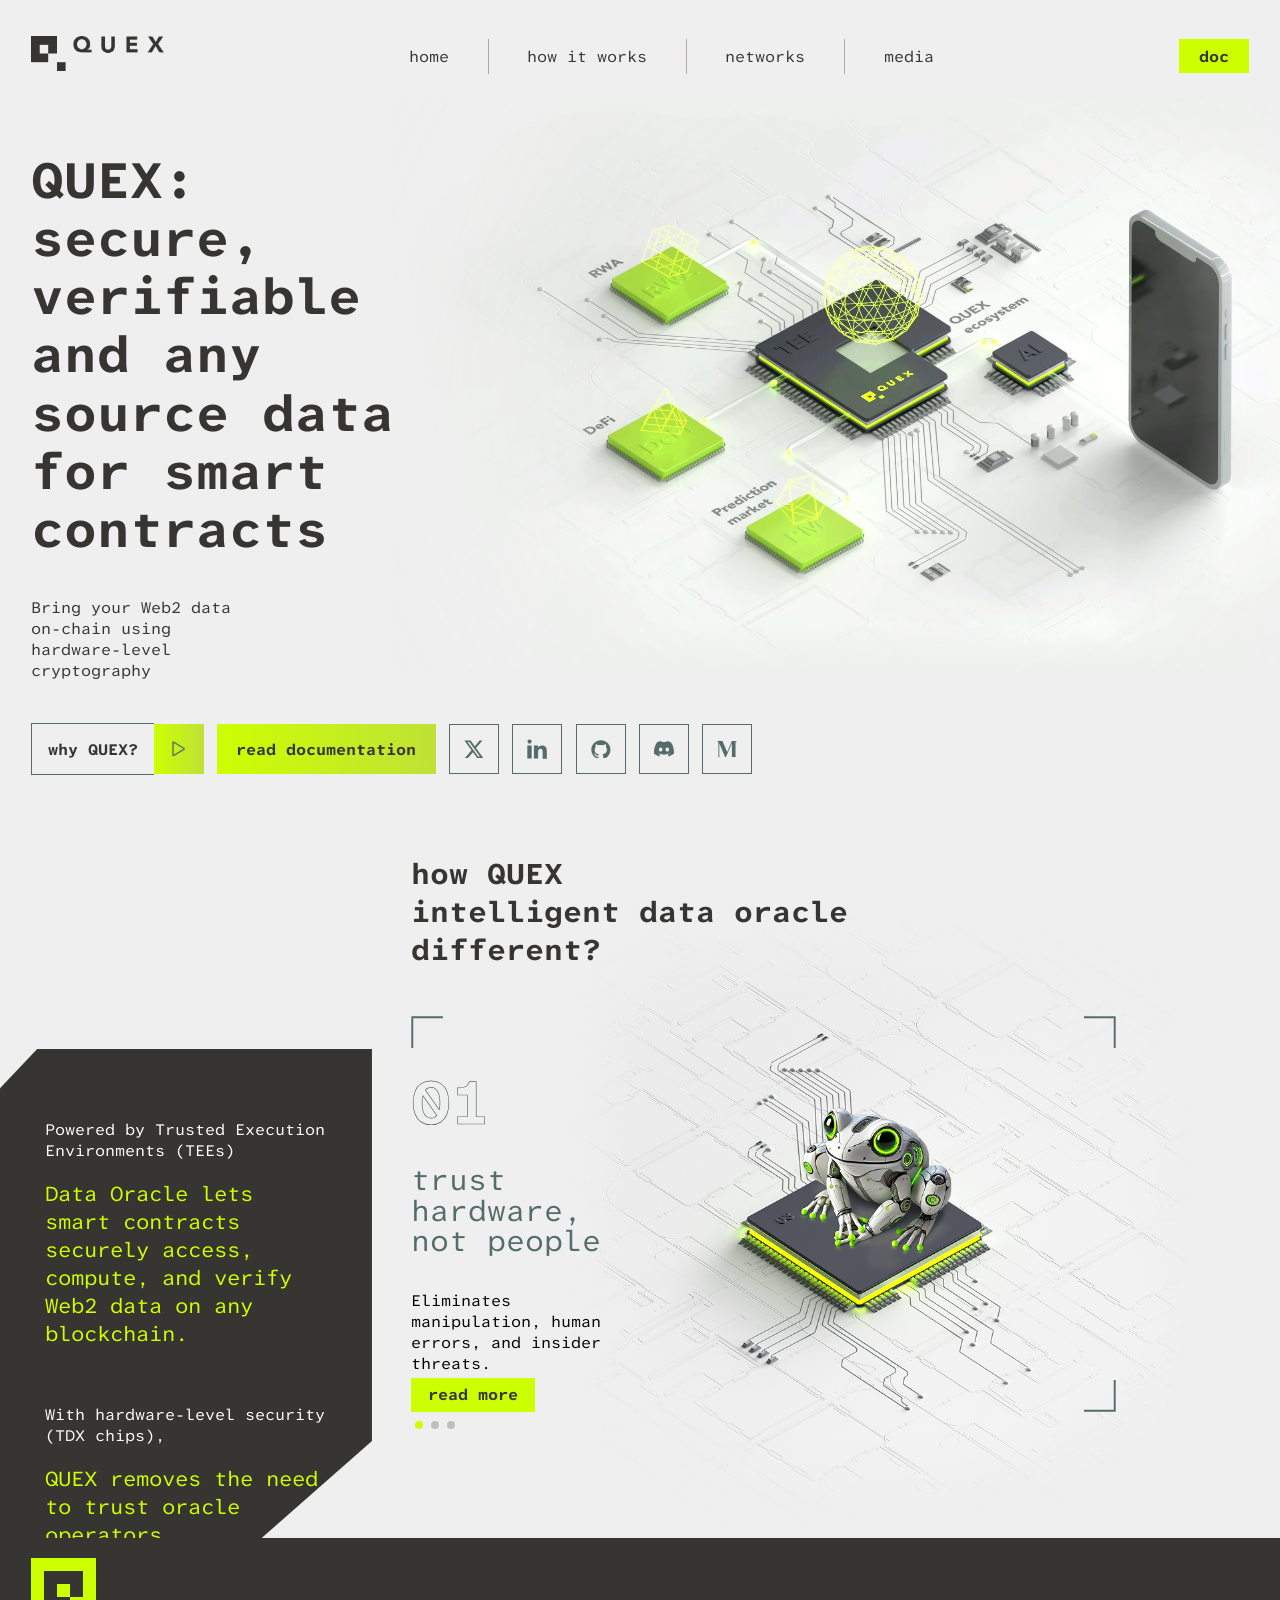
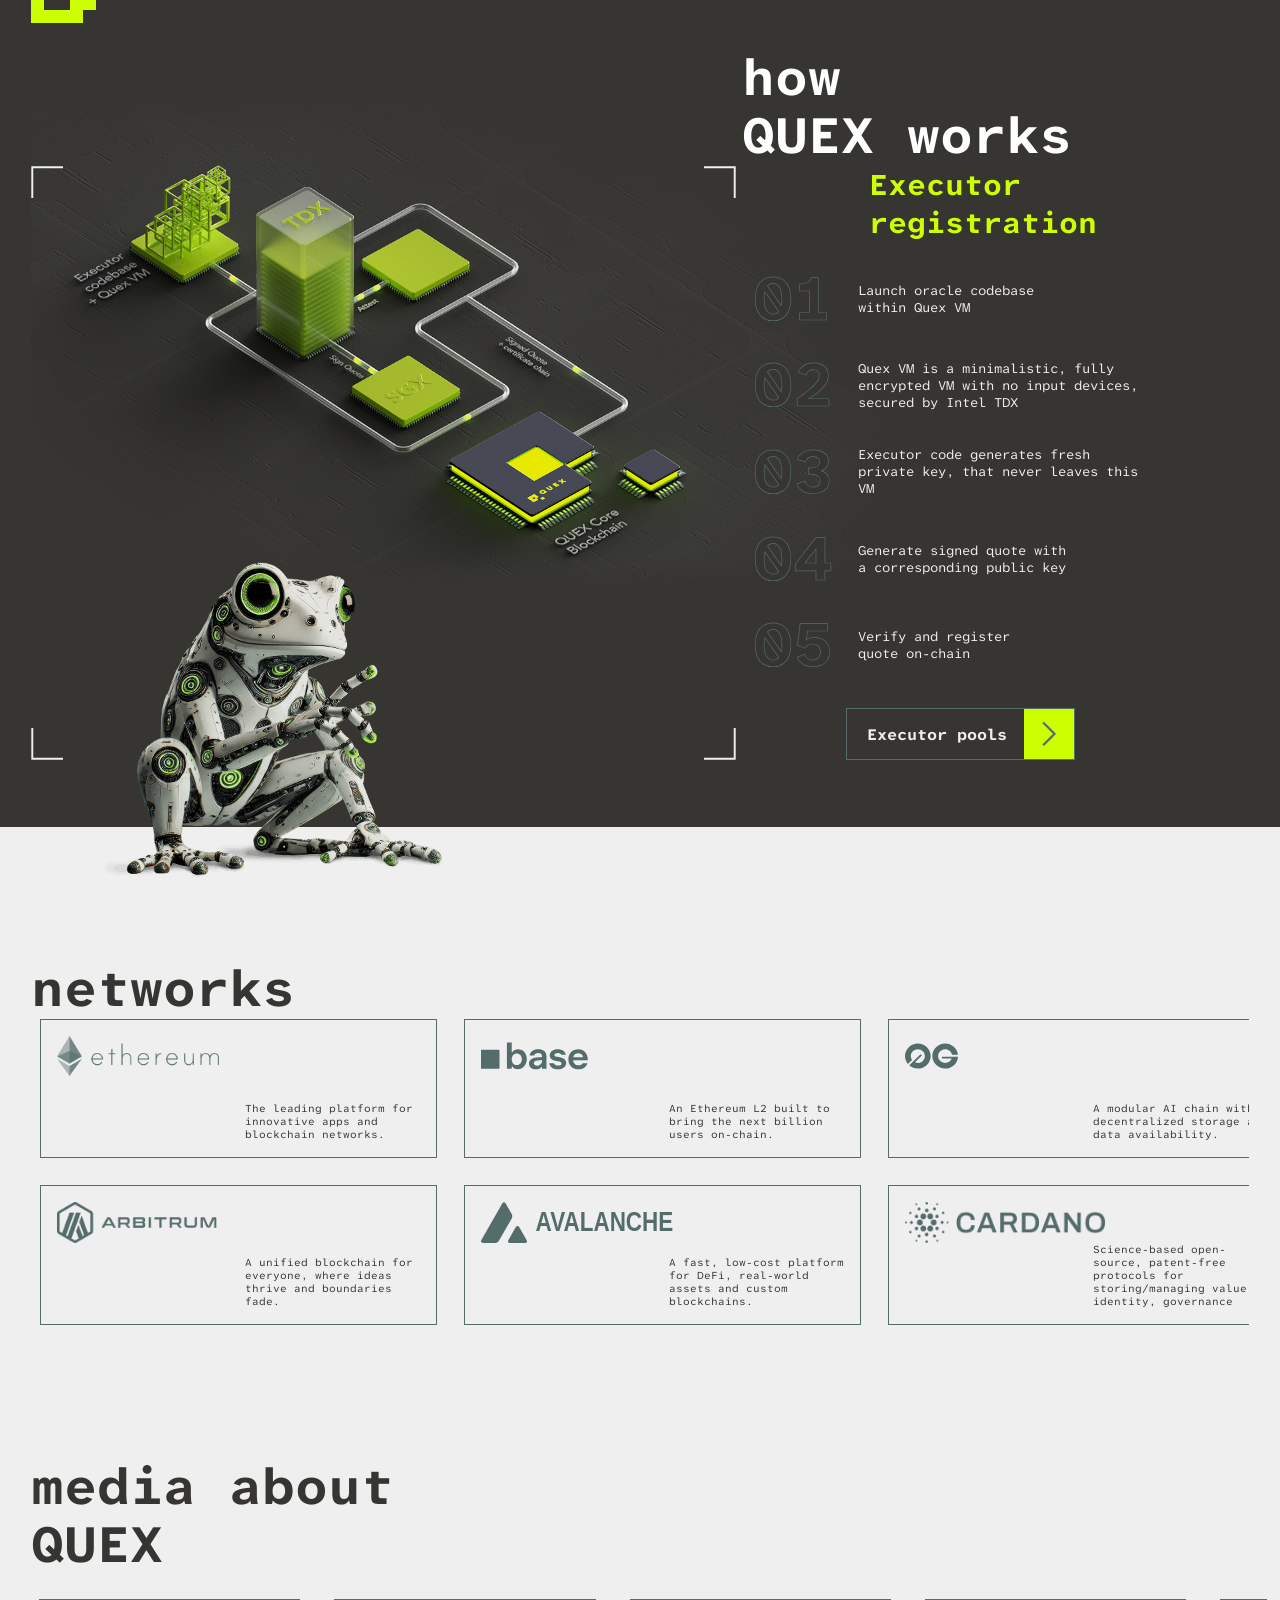
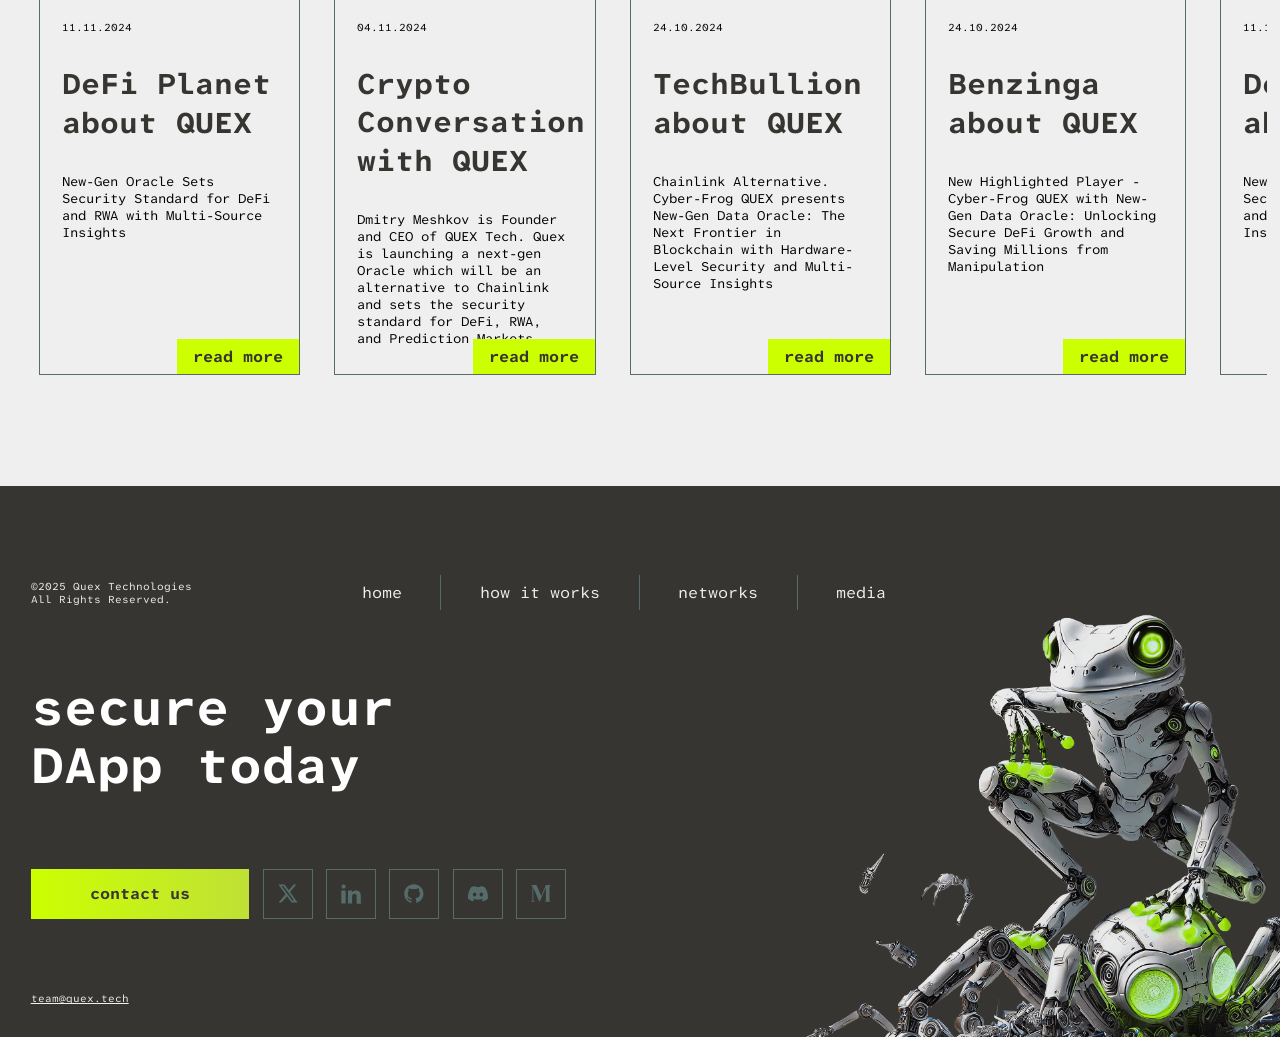
==== index.html @ 1b776646 "Static landing page converted from WordPress Same layout as the live site without WordPress, jQuery," ====
<!doctype html>
<html lang="en-US">
<head>
	<meta charset="UTF-8">
	<meta name="viewport" content="width=device-width, initial-scale=1">
	<title>Quex</title>
<meta name="description" content="QUEX: secure, verifiable and any source data for smart contracts">
<meta name="google-site-verification" content="-bCYKvSRyJdQPMN346zjl9y3VCGZurX_02dAqcAaIfs">
<link rel="icon" href="assets/uploads/cropped-logo-32x32.png" sizes="32x32">
<link rel="icon" href="assets/uploads/cropped-logo-192x192.png" sizes="192x192">
<link rel="apple-touch-icon" href="assets/uploads/cropped-logo-180x180.png">
<link rel="stylesheet" href="assets/css/swiper-bundle.min.css">
<link rel="stylesheet" href="assets/css/fonts.css">
<link rel="stylesheet" href="assets/css/global.css">
<link rel="stylesheet" href="assets/css/main.css">
</head>

<body>
<div id="page" class="site">
	<a class="skip-link screen-reader-text" href="#primary">Skip to content</a>

	<header id="masthead header" class="site-header header">
    <div class="nav__adapt">
            <nav class="header__nav">
                <ul class="d-flex">
                    <li>
                        <a href="#">home</a>
                    </li>
                    <li>
                        <a href="#how_it_works">how it works</a>
                    </li>
                    <li>
                        <a href="#networks">networks</a>
                    </li>
                    <li>
                        <a href="#media">media</a>
                    </li>
                </ul>
            </nav>
        </div>
        <div class="container">
            <div class="header__box d-flex">
                <div class="logo">
                    <a href="#" class="logo__img default-logo"><img src="assets/img/logo_desk.png" alt="logo"></a>
                    <a href="#" class="logo__img scrolled-logo"><img src="assets/img/logo.png" alt="logo"></a>
                </div>
                <nav class="header__nav">
                    <ul class="d-flex">
                        <li>
                            <a href="#">home</a>
                        </li>
                        <li>
                            <a href="#how_it_works">how it works</a>
                        </li>
                        <li>
                            <a href="#networks">networks</a>
                        </li>
                        <li>
                            <a href="#media">media</a>
                        </li>
                    </ul>
                </nav>
                <div class="doc">
                    <a href="https://docs.quex.tech" target="_blank">doc</a>
                </div>
                <a href="#" class="burger">
                    <svg xmlns="http://www.w3.org/2000/svg" width="25" height="22" viewBox="0 0 25 22" fill="none">
                        <line y1="1" x2="25" y2="1" stroke="#373532" stroke-width="2"/>
                        <line y1="11" x2="25" y2="11" stroke="#373532" stroke-width="2"/>
                        <line y1="21" x2="25" y2="21" stroke="#373532" stroke-width="2"/>
                    </svg>
                </a>
            </div>
        </div>
    </header>
<!-- #masthead -->

    <section class="home">
        <div class="container">
            <div class="home-discr">
                <div class="home-discr__left">
                    <h1>QUEX: <span>secure, verifiable and any source data for smart contracts</span>                    </h1>
                    <p>Bring your Web2 data<br>on-chain using hardware-level<br>cryptography</p>
                </div>
                <div class="home__bg">
                    <video class="background-video" autoplay muted loop playsinline>
                        <source src="assets/video/quex_main.webm" type="video/webm">
                        Ваш браузер не поддерживает воспроизведение видео.
                    </video>
                </div>
            </div>
            <div class="home__buttons">
                <a href="#" class="home__why">
                    <p>
                        why QUEX?
                    </p>
                    <span>
                        <svg xmlns="http://www.w3.org/2000/svg" width="24" height="28" viewBox="0 0 24 28" fill="none">
                            <path
                                d="M22.3171 12.4376L22.315 12.4363L3.57423 1.14403C3.57394 1.14385 3.57366 1.14367 3.57337 1.1435C3.27164 0.958676 2.92402 0.86653 2.57151 0.879647C1.55814 0.882418 0.75 1.72803 0.75 2.75464V25.5034C0.75 26.5317 1.56037 27.3784 2.57651 27.3784C2.90522 27.3784 3.2278 27.2874 3.50993 27.1143C3.51036 27.114 3.51079 27.1137 3.51121 27.1135L22.3143 15.8215L22.3165 15.8202C22.8978 15.463 23.25 14.8198 23.25 14.1288C23.25 13.4383 22.8978 12.7951 22.3171 12.4376ZM21.1403 14.2093L2.8269 25.0646V3.1967L21.1403 14.2093ZM21.2843 14.2123C21.2843 14.2117 21.2843 14.2111 21.2843 14.2105C21.2843 14.2111 21.2843 14.2117 21.2843 14.2123Z"
                                fill="#546D6B" stroke="#546D6B" stroke-width="0.5" />
                        </svg>
                    </span>
                </a>
                <a href="https://docs.quex.tech" class="home__read" target="_blank">
                    read documentation
                </a>
                <a href="https://x.com/quex_tech" class="home__soc" target="_blank">
                    <svg xmlns="http://www.w3.org/2000/svg" width="31" height="29" viewBox="0 0 31 29" fill="none">
                        <path fill-rule="evenodd" clip-rule="evenodd"
                            d="M23.9375 0.628418H28.625L18.625 12.5365L30.5 28.6284H21.125L13.9375 18.9732L5.5 28.6284H0.8125L11.75 16.0767L0.5 0.628418H10.1875L16.75 9.63991L24.25 0.628418L23.9375 0.628418ZM22.375 25.7319H24.875L8.3125 3.20313H5.5L22.0625 25.7319H22.375Z"
                            fill="#546D6B" />
                    </svg>
                </a>
                <a href="https://www.linkedin.com/company/quextech" class="home__soc" target="_blank">
                    <svg xmlns="http://www.w3.org/2000/svg" width="32" height="32" viewBox="0 0 32 32" fill="none">
                        <path fill-rule="evenodd" clip-rule="evenodd"
                            d="M11.1373 10.3539H17.5196V13.697C18.4314 12.1774 20.5588 10.3539 23.902 10.3539C30.5882 10.3539 31.8039 14.6088 31.8039 20.0794V31.6284H25.1176V21.2951C25.1176 18.8637 25.1176 15.8245 21.7745 15.8245C18.4314 15.8245 17.8235 18.2559 17.8235 20.9912V31.3245H11.1373V10.3539ZM7.4902 3.97156C7.4902 5.79508 5.97059 7.31469 4.14706 7.31469C2.32353 7.31469 0.803922 5.79508 0.803922 3.97156C0.803922 2.14803 2.32353 0.628418 4.14706 0.628418C5.97059 0.628418 7.4902 2.14803 7.4902 3.97156ZM0.5 10.3539H7.4902V31.3245H0.5V10.3539Z"
                            fill="#546D6B" />
                    </svg>
                </a>
                <a href="https://github.com/quex-tech" class="home__soc" target="_blank">
                    <svg xmlns="http://www.w3.org/2000/svg" width="37" height="35" viewBox="0 0 37 35" fill="none">
                        <path fill-rule="evenodd" clip-rule="evenodd"
                            d="M18.1768 0.628418C8.41501 0.628418 0.5 8.54343 0.5 18.3053C0.5 26.2203 5.51284 32.8161 12.6363 34.9268C13.4278 35.1906 13.9555 34.6629 13.9555 34.1353C13.9555 33.6076 13.9555 32.2884 13.9555 30.9693C8.94267 32.0246 7.88734 28.8586 7.88734 28.8586C7.09584 26.7479 6.0405 26.2203 6.0405 26.2203C4.4575 25.1649 6.0405 25.1649 6.0405 25.1649C7.88734 25.1649 8.67884 27.0118 8.67884 27.0118C10.2618 29.6501 12.9002 28.8586 13.6917 28.5948C13.9555 27.5394 14.2193 26.7479 14.747 26.2203C10.7895 25.6926 6.83201 24.3734 6.83201 17.5138C6.83201 15.6669 7.62351 14.0839 8.67884 12.7648C8.41501 12.2371 7.88734 10.6541 8.94267 8.01576C8.94267 8.01576 10.5257 7.48809 13.6917 9.86259C15.0108 9.59876 16.5938 9.33493 18.1768 9.33493C19.7599 9.33493 21.079 9.59876 22.662 9.86259C26.0919 7.48809 27.411 8.01576 27.411 8.01576C28.4664 10.3903 27.6749 12.2371 27.6749 12.7648C28.7302 14.0839 29.5217 15.6669 29.5217 17.5138C29.5217 24.3734 25.3004 25.6926 21.3429 26.2203C21.8705 26.7479 22.662 27.8033 22.662 29.3863C22.662 31.7608 22.662 33.6076 22.662 34.1353C22.662 34.6629 22.9259 35.1906 23.9812 34.9268C31.1047 32.5523 36.1175 25.9564 36.1175 18.3053C36.1175 8.54343 28.2025 0.628418 18.4407 0.628418L18.1768 0.628418Z"
                            fill="#546D6B" />
                    </svg>
                </a>
                <a href="https://discord.gg/NsuE32xHvj" class="home__soc" target="_blank">
                    <svg xmlns="http://www.w3.org/2000/svg" width="40" height="31" viewBox="0 0 40 31" fill="none">
                        <path d="M33.8838 2.59322C31.2945 1.38176 28.526 0.501328 25.6315 0C25.276 0.642685 24.8607 1.50711 24.5744 2.19476C21.4975 1.73203 18.4489 1.73203 15.4286 2.19476C15.1423 1.50711 14.7176 0.642685 14.3589 0C11.4613 0.501328 8.68959 1.385 6.10032 2.59963C0.877738 10.4916 -0.538019 18.1876 0.169861 25.7743C3.63375 28.3611 6.99068 29.9325 10.291 30.9607C11.1058 29.8392 11.8326 28.6471 12.4586 27.3907C11.2663 26.9376 10.1242 26.3785 9.04512 25.7294C9.3314 25.5173 9.61143 25.2955 9.88197 25.0674C16.4637 28.1458 23.6148 28.1458 30.1179 25.0674C30.3916 25.2955 30.6716 25.5173 30.9547 25.7294C29.8725 26.3817 28.7273 26.9408 27.5349 27.3939C28.161 28.6471 28.8846 29.8425 29.7026 30.9639C33.0061 29.9356 36.3661 28.3643 39.83 25.7743C40.6606 16.9794 38.4111 9.3541 33.8838 2.59322ZM13.3553 21.1086C11.3795 21.1086 9.75925 19.2641 9.75925 17.018C9.75925 14.7718 11.3449 12.9242 13.3553 12.9242C15.3657 12.9242 16.9859 14.7686 16.9513 17.018C16.9545 19.2641 15.3657 21.1086 13.3553 21.1086ZM26.6446 21.1086C24.6688 21.1086 23.0485 19.2641 23.0485 17.018C23.0485 14.7718 24.6342 12.9242 26.6446 12.9242C28.6549 12.9242 30.2752 14.7686 30.2406 17.018C30.2406 19.2641 28.6549 21.1086 26.6446 21.1086Z" fill="#546D6B"/>
                    </svg>
                </a>
                <a href="https://quextech.medium.com" class="home__soc" target="_blank">
                    <svg width="37" height="31" viewBox="0 0 37 31" fill="none" xmlns="http://www.w3.org/2000/svg">
                        <path d="M36.954 0.363344L37 0.353329V0H27.5973L18.8666 20.3373L10.1359 0H0.00337259V0.353329L0.0488417 0.363344C1.76511 0.747276 2.63643 1.31984 2.63643 3.38472V27.5585C2.63643 29.6234 1.76175 30.196 0.0454763 30.5799L0 30.5899V30.9444H6.87461V30.591L6.82914 30.581C5.11287 30.1971 4.24155 29.6245 4.24155 27.5596V4.78691L15.4571 30.9444H16.0932L27.6355 4.05744V28.1567C27.4884 29.7876 26.6249 30.2911 25.0709 30.6389L25.0249 30.6495V31H37V30.6495L36.954 30.6389C35.3983 30.2911 34.514 29.7876 34.3669 28.1567L34.3591 3.38472H34.3669C34.3669 1.31984 35.2383 0.747276 36.954 0.363344Z" fill="#546D6B"/>
                    </svg>
                </a>
            </div>
        </div>
    </section>
    <a name="how_it_works"></a>
    <section class="how-works_1">
        <div class="container">
            <h2>
                 how <span>QUEX</span><br>intelligent data oracle <br>different?            </h2>
        </div>
        <div class="data__panel">
            <p>
                Powered by Trusted Execution Environments (TEEs)            </p>
            <span>
                Data Oracle lets smart contracts securely access, compute, and verify Web2 data on any blockchain.            </span>
            <p>
                With hardware-level security<br>(TDX chips),            </p>
            <span>
                QUEX removes the need<br>to trust oracle operators<br>or intermediaries.            </span>
        </div>
        <div class="container">
            <div class="data__wrapper">
                <div class="data__swiper">
                    <div class="swiper-wrapper">
                                            <div class="swiper-slide">
                            <div class="data__bord data__bord_left">
                                <svg xmlns="http://www.w3.org/2000/svg" width="50" height="50" viewBox="0 0 50 50"
                                    fill="none">
                                    <path d="M50 2H2V50" stroke="#546D6B" stroke-width="3" />
                                </svg>
                            </div>
                            <div class="data__bord data__bord_right">
                                <svg xmlns="http://www.w3.org/2000/svg" width="50" height="50" viewBox="0 0 50 50"
                                    fill="none">
                                    <path d="M48 50L48 2L-7.15256e-07 2" stroke="#546D6B" stroke-width="3" />
                                </svg>
                            </div>
                            <div class="data__bord data__bord_bot">
                                <svg xmlns="http://www.w3.org/2000/svg" width="50" height="50" viewBox="0 0 50 50"
                                    fill="none">
                                    <path d="M-7.15256e-07 48L48 48L48 -7.15256e-07" stroke="#546D6B"
                                        stroke-width="3" />
                                </svg>
                            </div>
                            <div class="data__text">
                                <span>
                                    01                                </span>
                                <h2>trust hardware, not people</h2>
                                <p>
                                    Eliminates manipulation, human errors, and insider threats.                                </p>
                                <a href="https://docs.quex.tech/developers/getting_started" target="_blank">
                                    read more
                                </a>
                            </div>
                            <div class="data__image">
                                <img src="assets/uploads/data.png" alt="">
                            </div>
                        </div>
                                                     <div class="swiper-slide">
                            <div class="data__bord data__bord_left">
                                <svg xmlns="http://www.w3.org/2000/svg" width="50" height="50" viewBox="0 0 50 50"
                                    fill="none">
                                    <path d="M50 2H2V50" stroke="#546D6B" stroke-width="3" />
                                </svg>
                            </div>
                            <div class="data__bord data__bord_right">
                                <svg xmlns="http://www.w3.org/2000/svg" width="50" height="50" viewBox="0 0 50 50"
                                    fill="none">
                                    <path d="M48 50L48 2L-7.15256e-07 2" stroke="#546D6B" stroke-width="3" />
                                </svg>
                            </div>
                            <div class="data__bord data__bord_bot">
                                <svg xmlns="http://www.w3.org/2000/svg" width="50" height="50" viewBox="0 0 50 50"
                                    fill="none">
                                    <path d="M-7.15256e-07 48L48 48L48 -7.15256e-07" stroke="#546D6B"
                                        stroke-width="3" />
                                </svg>
                            </div>
                            <div class="data__text">
                                <span>
                                    02                                </span>
                                <h2>hardware-<br>protected data</h2>
                                <p>
                                    TEE ensures tamper-proof, verifiable integrity.                                </p>
                                <a href="https://docs.quex.tech/developers/getting_started" target="_blank">
                                    read more
                                </a>
                            </div>
                            <div class="data__image">
                                <img src="assets/uploads/data2.png" alt="">
                            </div>
                        </div>
                                                     <div class="swiper-slide">
                            <div class="data__bord data__bord_left">
                                <svg xmlns="http://www.w3.org/2000/svg" width="50" height="50" viewBox="0 0 50 50"
                                    fill="none">
                                    <path d="M50 2H2V50" stroke="#546D6B" stroke-width="3" />
                                </svg>
                            </div>
                            <div class="data__bord data__bord_right">
                                <svg xmlns="http://www.w3.org/2000/svg" width="50" height="50" viewBox="0 0 50 50"
                                    fill="none">
                                    <path d="M48 50L48 2L-7.15256e-07 2" stroke="#546D6B" stroke-width="3" />
                                </svg>
                            </div>
                            <div class="data__bord data__bord_bot">
                                <svg xmlns="http://www.w3.org/2000/svg" width="50" height="50" viewBox="0 0 50 50"
                                    fill="none">
                                    <path d="M-7.15256e-07 48L48 48L48 -7.15256e-07" stroke="#546D6B"
                                        stroke-width="3" />
                                </svg>
                            </div>
                            <div class="data__text">
                                <span>
                                    03                                </span>
                                <h2>custom<br>data feeds</h2>
                                <p>
                                    ANY source you need                                </p>
                                <a href="https://docs.quex.tech/developers/getting_started" target="_blank">
                                    read more
                                </a>
                            </div>
                            <div class="data__image">
                                <img src="assets/uploads/data3.png" alt="">
                            </div>
                        </div>
                                                 </div>
                    
                </div>
                <div class="swiper-pagination"></div>
                                <div class="data__item">
                    <div class="data__bord data__bord_left">
                        <svg xmlns="http://www.w3.org/2000/svg" width="50" height="50" viewBox="0 0 50 50" fill="none">
                            <path d="M50 2H2V50" stroke="#546D6B" stroke-width="3" />
                        </svg>
                    </div>
                    <div class="data__bord data__bord_right">
                        <svg xmlns="http://www.w3.org/2000/svg" width="50" height="50" viewBox="0 0 50 50" fill="none">
                            <path d="M48 50L48 2L-7.15256e-07 2" stroke="#546D6B" stroke-width="3" />
                        </svg>
                    </div>
                    <div class="data__bord data__bord_bot">
                        <svg xmlns="http://www.w3.org/2000/svg" width="50" height="50" viewBox="0 0 50 50" fill="none">
                            <path d="M-7.15256e-07 48L48 48L48 -7.15256e-07" stroke="#546D6B" stroke-width="3" />
                        </svg>
                    </div>
                    <div class="data__text">
                                <span>
                                    01                                </span>
                                <h2>trust hardware, not people</h2>
                                <p>
                                    Eliminates manipulation, human errors, and insider threats.                                </p>
                                <a href="https://docs.quex.tech/developers/getting_started" target="_blank">
                                    read more
                                </a>
                            </div>
                            <div class="data__image">
                                <img src="assets/uploads/data.png" alt="">
                            </div>
                </div>
                                <div class="data__item">
                    <div class="data__bord data__bord_left">
                        <svg xmlns="http://www.w3.org/2000/svg" width="50" height="50" viewBox="0 0 50 50" fill="none">
                            <path d="M50 2H2V50" stroke="#546D6B" stroke-width="3" />
                        </svg>
                    </div>
                    <div class="data__bord data__bord_right">
                        <svg xmlns="http://www.w3.org/2000/svg" width="50" height="50" viewBox="0 0 50 50" fill="none">
                            <path d="M48 50L48 2L-7.15256e-07 2" stroke="#546D6B" stroke-width="3" />
                        </svg>
                    </div>
                    <div class="data__bord data__bord_bot">
                        <svg xmlns="http://www.w3.org/2000/svg" width="50" height="50" viewBox="0 0 50 50" fill="none">
                            <path d="M-7.15256e-07 48L48 48L48 -7.15256e-07" stroke="#546D6B" stroke-width="3" />
                        </svg>
                    </div>
                    <div class="data__text">
                                <span>
                                    02                                </span>
                                <h2>hardware-<br>protected data</h2>
                                <p>
                                    TEE ensures tamper-proof, verifiable integrity.                                </p>
                                <a href="https://docs.quex.tech/developers/getting_started" target="_blank">
                                    read more
                                </a>
                            </div>
                            <div class="data__image">
                                <img src="assets/uploads/data2.png" alt="">
                            </div>
                </div>
                                <div class="data__item">
                    <div class="data__bord data__bord_left">
                        <svg xmlns="http://www.w3.org/2000/svg" width="50" height="50" viewBox="0 0 50 50" fill="none">
                            <path d="M50 2H2V50" stroke="#546D6B" stroke-width="3" />
                        </svg>
                    </div>
                    <div class="data__bord data__bord_right">
                        <svg xmlns="http://www.w3.org/2000/svg" width="50" height="50" viewBox="0 0 50 50" fill="none">
                            <path d="M48 50L48 2L-7.15256e-07 2" stroke="#546D6B" stroke-width="3" />
                        </svg>
                    </div>
                    <div class="data__bord data__bord_bot">
                        <svg xmlns="http://www.w3.org/2000/svg" width="50" height="50" viewBox="0 0 50 50" fill="none">
                            <path d="M-7.15256e-07 48L48 48L48 -7.15256e-07" stroke="#546D6B" stroke-width="3" />
                        </svg>
                    </div>
                    <div class="data__text">
                                <span>
                                    03                                </span>
                                <h2>custom<br>data feeds</h2>
                                <p>
                                    ANY source you need                                </p>
                                <a href="https://docs.quex.tech/developers/getting_started" target="_blank">
                                    read more
                                </a>
                            </div>
                            <div class="data__image">
                                <img src="assets/uploads/data3.png" alt="">
                            </div>
                </div>
                    
            </div>
        </div>
    </section>
    <section class="how-works_2">
        <div class="how-works_2__wrapper">
        <div class="container">
            <img class="logo__img scrolled-logo"><img src="assets/img/logo.png" alt="logo" class="how__box">
            <h1>how <br>QUEX works</h1>
            <div class="registration__wrapper">
                <div class="registration__image">
                    <img src="assets/uploads/reg.png" alt="" class="active">
                    <img src="assets/uploads/reg2.png" alt="">
                    <div class="registration__lt">
                        <svg xmlns="http://www.w3.org/2000/svg" width="50" height="50" viewBox="0 0 50 50" fill="none">
                            <path d="M50 2H2V50" stroke="#EFEFEF" stroke-width="3" />
                        </svg>
                    </div>
                    <div class="registration__rt">
                        <svg xmlns="http://www.w3.org/2000/svg" width="50" height="50" viewBox="0 0 50 50" fill="none">
                            <path d="M48 50L48 2L-7.15256e-07 2" stroke="#EFEFEF" stroke-width="3" />
                        </svg>
                    </div>
                    <div class="registration__lb">
                        <svg xmlns="http://www.w3.org/2000/svg" width="50" height="50" viewBox="0 0 50 50" fill="none">
                            <path d="M2 -7.15256e-07L2 48L50 48" stroke="#EFEFEF" stroke-width="3" />
                        </svg>
                    </div>
                    <div class="registration__rb">
                        <svg xmlns="http://www.w3.org/2000/svg" width="50" height="50" viewBox="0 0 50 50" fill="none">
                            <path d="M-7.15256e-07 48L48 48L48 -7.15256e-07" stroke="#EFEFEF" stroke-width="3" />
                        </svg>
                    </div>
                </div>
                <div class="registration__text">
                    <div class="registration__slider__wrapper">
                        <div class="registration__slider registration__slider1 registration__slider1_active">
                            <h2>Executor registration</h2>
                            <ul>
                                                            <li>
                                    <h1>
                                        01                                    </h1>
                                    <p>
                                        Launch oracle codebase <br>within Quex VM                                    </p>
                                </li>
                                                                <li>
                                    <h1>
                                        02                                    </h1>
                                    <p>
                                        Quex VM is a minimalistic, fully 
                                    encrypted VM with no input devices, 
                                    secured by Intel TDX                                    </p>
                                </li>
                                                                <li>
                                    <h1>
                                        03                                    </h1>
                                    <p>
                                        Executor code generates fresh<br>private 
                                    key, that never leaves this VM                                    </p>
                                </li>
                                                                <li>
                                    <h1>
                                        04                                    </h1>
                                    <p>
                                        Generate signed quote with<br>
                                    a corresponding public key                                    </p>
                                </li>
                                                                <li>
                                    <h1>
                                        05                                    </h1>
                                    <p>
                                        Verify and register<br>
                                    quote on-chain                                    </p>
                                </li>
                                    
                            </ul>
                        </div>
                        <div class="registration__slider registration__slider2">
                            <h2>Executor pools</h2>
                            <ul>
                                                            <li>
                                    <h1>
                                        01                                    </h1>
                                    <p>
                                        Executors with the same codebase <br>
combine within pools                                    </p>
                                </li>
                                                                <li>
                                    <h1>
                                        02                                    </h1>
                                    <p>
                                        Dapps register their data flows<br>
and callbacks                                    </p>
                                </li>
                                                                <li>
                                    <h1>
                                        03                                    </h1>
                                    <p>
                                        Dapps makes requests <br>
to executor pools                                    </p>
                                </li>
                                                                <li>
                                    <h1>
                                        04                                    </h1>
                                    <p>
                                        Certified responses are transported <br>
on-chain and initiate the data flow                                    </p>
                                </li>
                                                                <li>
                                    <h1>
                                        05                                    </h1>
                                    <p>
                                        Reward is paid for the executor                                    </p>
                                </li>
                                    
                            </ul>
                        </div>
                    </div>
                    <a href="#" class="active">
                        <p>
                            Executor pools                        </p>
                        <span>
                            <svg xmlns="http://www.w3.org/2000/svg" width="20" height="35" viewBox="0 0 20 35"
                                fill="none">
                                <path d="M1.58844 33.1767L17.1768 17.5884L1.58844 2.00006" stroke="#546D6B"
                                    stroke-width="3" />
                            </svg>
                        </span>
                    </a>
                    <a href="#" class="reg">
                        <span>
                            <svg xmlns="http://www.w3.org/2000/svg" width="20" height="35" viewBox="0 0 20 35"
                                fill="none">
                                <path d="M1.58844 33.1767L17.1768 17.5884L1.58844 2.00006" stroke="#546D6B"
                                    stroke-width="3" />
                            </svg>
                        </span>
                        <p>
                            Executor registration                        </p>
                    </a>
                </div>
            </div>
        </div>
        </div>
        <img src="assets/img/frog.png" alt="" class="how__frog">
    </section>
    <a name="networks"></a>
    <section class="networks">
  <div class="container">
    <div class="networks__wrapper">
      <h1>networks</h1>
      <div class="networks-slider">
        <div class="networks-list">
                          <div class="networks-box">
                <div class="networks-box__top">
                  <img src="assets/uploads/ethereum-eth-logo-full-horizontal.png" alt="" />
                </div>
                <div class="networks-box__bottom d-flex">
                  <div class="networks__left">
                    <span></span>
                  </div>
                  <div class="networks__right">
                    The leading platform for innovative apps and blockchain networks.                  </div>
                </div>
              </div>
                                    <div class="networks-box">
                <div class="networks-box__top">
                  <img src="assets/uploads/Arbitrum2.png" alt="" />
                </div>
                <div class="networks-box__bottom d-flex">
                  <div class="networks__left">
                    <span></span>
                  </div>
                  <div class="networks__right">
                    A unified blockchain for everyone, where ideas thrive and boundaries fade.                  </div>
                </div>
              </div>
              <div class="networks-box">
                <div class="networks-box__top">
                  <img src="assets/uploads/base.svg" alt="" />
                </div>
                <div class="networks-box__bottom d-flex">
                  <div class="networks__left">
                    <span></span>
                  </div>
                  <div class="networks__right">
                    An Ethereum L2 built to bring the next billion users on-chain.
                  </div>
                </div>
              </div>
              <div class="networks-box">
                <div class="networks-box__top">
                  <img src="assets/uploads/avalanche.svg" alt="" />
                </div>
                <div class="networks-box__bottom d-flex">
                  <div class="networks__left">
                    <span></span>
                  </div>
                  <div class="networks__right">
                    A fast, low-cost platform for DeFi, real-world assets and custom blockchains.
                  </div>
                </div>
              </div>
              <div class="networks-box">
                <div class="networks-box__top">
                  <img src="assets/uploads/0g.svg" alt="" />
                </div>
                <div class="networks-box__bottom d-flex">
                  <div class="networks__left">
                    <span></span>
                  </div>
                  <div class="networks__right">
                    A modular AI chain with decentralized storage and data availability.
                  </div>
                </div>
              </div>
                          <div class="networks-box">
                <div class="networks-box__top">
                  <img src="assets/uploads/cardano-ada-logo1-1.png" alt="" />
                </div>
                <div class="networks-box__bottom d-flex">
                  <div class="networks__left">
                    <span></span>
                  </div>
                  <div class="networks__right">
                    Science-based open-source, patent-free protocols for storing/managing value, identity, governance                  </div>
                </div>
              </div>
                              </div>
      </div>
    </div>
  </div>
</section>
<a name="media"></a>
    <section class="media">
        <div class="container">
            <h1>media about <br>QUEX</h1>
        </div>
        <div class="media__swiper grab__swiper">
                                                <div class="swiper-slide">
                        <span>11.11.2024</span>
                        <h2>
                            DeFi Planet  about <span>QUEX</span>                        </h2>
                        <p>
                            New-Gen Oracle Sets Security 
Standard for DeFi and RWA with 
Multi-Source Insights                        </p>
                        <a href="https://defi-planet.com/2024/11/new-gen-oracle-sets-security-standard-for-defi-and-rwa-with-multi-source-insights/" target="_blank">
                            read more
                        </a>
                    </div>
                                    <div class="swiper-slide">
                        <span>04.11.2024</span>
                        <h2>
                            Crypto  Conversation  with <span>QUEX</span>                        </h2>
                        <p>
                            Dmitry Meshkov is Founder and CEO of QUEX Tech. Quex is launching a next-gen Oracle which will be an alternative to Chainlink and sets the security standard for DeFi, RWA, and Prediction Markets                        </p>
                        <a href="https://bravenewcoin.com/insights/quex-intelligent-data-oracles" target="_blank">
                            read more
                        </a>
                    </div>
                                    <div class="swiper-slide">
                        <span>24.10.2024</span>
                        <h2>
                            TechBullion  about <span>QUEX</span>                        </h2>
                        <p>
                            Chainlink Alternative. Cyber-Frog QUEX presents New-Gen Data Oracle: The Next Frontier in Blockchain with Hardware-Level Security and Multi-Source Insights                        </p>
                        <a href="https://techbullion.com/chainlink-alternative-cyber-frog-quex-presents-new-gen-data-oracle-the-next-frontier-in-blockchain-with-hardware-level-security-and-multi-source-insights/" target="_blank">
                            read more
                        </a>
                    </div>
                                    <div class="swiper-slide">
                        <span>24.10.2024</span>
                        <h2>
                            Benzinga  about <span>QUEX</span>                        </h2>
                        <p>
                            New Highlighted Player - Cyber-Frog QUEX with New-Gen Data Oracle: Unlocking Secure DeFi Growth and Saving Millions from Manipulation                        </p>
                        <a href="https://www.benzinga.com/content/41509303/new-highlighted-player-cyber-frog-quex-with-new-gen-data-oracle-unlocking-secure-defi-growth-and-sav" target="_blank">
                            read more
                        </a>
                    </div>
                                    <div class="swiper-slide">
                        <span>11.11.2024</span>
                        <h2>
                            DeFi Planet  about <span>QUEX</span>                        </h2>
                        <p>
                            New-Gen Oracle Sets Security 
Standard for DeFi and RWA with 
Multi-Source Insights                        </p>
                        <a href="https://defi-planet.com/2024/11/new-gen-oracle-sets-security-standard-for-defi-and-rwa-with-multi-source-insights/" target="_blank">
                            read more
                        </a>
                    </div>
                                    <div class="swiper-slide">
                        <span>04.11.2024</span>
                        <h2>
                            Crypto  Conversation  with <span>QUEX</span>                        </h2>
                        <p>
                            Dmitry Meshkov is Founder and CEO of QUEX Tech. Quex is launching a next-gen Oracle which will be an alternative to Chainlink and sets the security standard for DeFi, RWA, and Prediction Markets                        </p>
                        <a href="https://bravenewcoin.com/insights/quex-intelligent-data-oracles" target="_blank">
                            read more
                        </a>
                    </div>
                                    <div class="swiper-slide">
                        <span>24.10.2024</span>
                        <h2>
                            TechBullion  about <span>QUEX</span>                        </h2>
                        <p>
                            Chainlink Alternative. Cyber-Frog QUEX presents New-Gen Data Oracle: The Next Frontier in Blockchain with Hardware-Level Security and Multi-Source Insights                        </p>
                        <a href="https://techbullion.com/chainlink-alternative-cyber-frog-quex-presents-new-gen-data-oracle-the-next-frontier-in-blockchain-with-hardware-level-security-and-multi-source-insights/" target="_blank">
                            read more
                        </a>
                    </div>
                                    <div class="swiper-slide">
                        <span>24.10.2024</span>
                        <h2>
                            Benzinga  about <span>QUEX</span>                        </h2>
                        <p>
                            New Highlighted Player - Cyber-Frog QUEX with New-Gen Data Oracle: Unlocking Secure DeFi Growth and Saving Millions from Manipulation                        </p>
                        <a href="https://www.benzinga.com/content/41509303/new-highlighted-player-cyber-frog-quex-with-new-gen-data-oracle-unlocking-secure-defi-growth-and-sav" target="_blank">
                            read more
                        </a>
                    </div>
                                        </div>
    </section>
    
<footer id="colophon" class="site-footer footer">
        <div class="container">
            <div class="header__box d-flex">
                <p>©2025 Quex Technologies<br>All Rights Reserved.</p>
                <nav class="header__nav">
                    <ul class="d-flex">
                        <li>
                            <a href="#">home</a>
                        </li>
                        <li>
                            <a href="#how_it_works">how it works</a>
                        </li>
                        <li>
                            <a href="#networks">networks</a>
                        </li>
                        <li>
                            <a href="#media">media</a>
                        </li>
                    </ul>
                </nav>
            </div>
            <h1>
            secure your<br>DApp today            </h1>
            <div class="home__buttons">
                <a href="https://linktr.ee/quex_tech_main" class="home__read">
                    contact us
                </a>
                <a href="https://x.com/quex_tech" class="home__soc" target="_blank">
                    <svg xmlns="http://www.w3.org/2000/svg" width="31" height="29" viewBox="0 0 31 29" fill="none">
                        <path fill-rule="evenodd" clip-rule="evenodd"
                            d="M23.9375 0.628418H28.625L18.625 12.5365L30.5 28.6284H21.125L13.9375 18.9732L5.5 28.6284H0.8125L11.75 16.0767L0.5 0.628418H10.1875L16.75 9.63991L24.25 0.628418L23.9375 0.628418ZM22.375 25.7319H24.875L8.3125 3.20313H5.5L22.0625 25.7319H22.375Z"
                            fill="#546D6B" />
                    </svg>
                </a>
                <a href="https://www.linkedin.com/company/quextech" class="home__soc" target="_blank">
                    <svg xmlns="http://www.w3.org/2000/svg" width="32" height="32" viewBox="0 0 32 32" fill="none">
                        <path fill-rule="evenodd" clip-rule="evenodd"
                            d="M11.1373 10.3539H17.5196V13.697C18.4314 12.1774 20.5588 10.3539 23.902 10.3539C30.5882 10.3539 31.8039 14.6088 31.8039 20.0794V31.6284H25.1176V21.2951C25.1176 18.8637 25.1176 15.8245 21.7745 15.8245C18.4314 15.8245 17.8235 18.2559 17.8235 20.9912V31.3245H11.1373V10.3539ZM7.4902 3.97156C7.4902 5.79508 5.97059 7.31469 4.14706 7.31469C2.32353 7.31469 0.803922 5.79508 0.803922 3.97156C0.803922 2.14803 2.32353 0.628418 4.14706 0.628418C5.97059 0.628418 7.4902 2.14803 7.4902 3.97156ZM0.5 10.3539H7.4902V31.3245H0.5V10.3539Z"
                            fill="#546D6B" />
                    </svg>
                </a>
                <a href="https://github.com/quex-tech" class="home__soc" target="_blank">
                    <svg xmlns="http://www.w3.org/2000/svg" width="37" height="35" viewBox="0 0 37 35" fill="none">
                        <path fill-rule="evenodd" clip-rule="evenodd"
                            d="M18.1768 0.628418C8.41501 0.628418 0.5 8.54343 0.5 18.3053C0.5 26.2203 5.51284 32.8161 12.6363 34.9268C13.4278 35.1906 13.9555 34.6629 13.9555 34.1353C13.9555 33.6076 13.9555 32.2884 13.9555 30.9693C8.94267 32.0246 7.88734 28.8586 7.88734 28.8586C7.09584 26.7479 6.0405 26.2203 6.0405 26.2203C4.4575 25.1649 6.0405 25.1649 6.0405 25.1649C7.88734 25.1649 8.67884 27.0118 8.67884 27.0118C10.2618 29.6501 12.9002 28.8586 13.6917 28.5948C13.9555 27.5394 14.2193 26.7479 14.747 26.2203C10.7895 25.6926 6.83201 24.3734 6.83201 17.5138C6.83201 15.6669 7.62351 14.0839 8.67884 12.7648C8.41501 12.2371 7.88734 10.6541 8.94267 8.01576C8.94267 8.01576 10.5257 7.48809 13.6917 9.86259C15.0108 9.59876 16.5938 9.33493 18.1768 9.33493C19.7599 9.33493 21.079 9.59876 22.662 9.86259C26.0919 7.48809 27.411 8.01576 27.411 8.01576C28.4664 10.3903 27.6749 12.2371 27.6749 12.7648C28.7302 14.0839 29.5217 15.6669 29.5217 17.5138C29.5217 24.3734 25.3004 25.6926 21.3429 26.2203C21.8705 26.7479 22.662 27.8033 22.662 29.3863C22.662 31.7608 22.662 33.6076 22.662 34.1353C22.662 34.6629 22.9259 35.1906 23.9812 34.9268C31.1047 32.5523 36.1175 25.9564 36.1175 18.3053C36.1175 8.54343 28.2025 0.628418 18.4407 0.628418L18.1768 0.628418Z"
                            fill="#546D6B" />
                    </svg>
                </a>
                <a href="https://discord.gg/NsuE32xHvj" class="home__soc" target="_blank">
                    <svg xmlns="http://www.w3.org/2000/svg" width="40" height="31" viewBox="0 0 40 31" fill="none">
                        <path d="M33.8838 2.59322C31.2945 1.38176 28.526 0.501328 25.6315 0C25.276 0.642685 24.8607 1.50711 24.5744 2.19476C21.4975 1.73203 18.4489 1.73203 15.4286 2.19476C15.1423 1.50711 14.7176 0.642685 14.3589 0C11.4613 0.501328 8.68959 1.385 6.10032 2.59963C0.877738 10.4916 -0.538019 18.1876 0.169861 25.7743C3.63375 28.3611 6.99068 29.9325 10.291 30.9607C11.1058 29.8392 11.8326 28.6471 12.4586 27.3907C11.2663 26.9376 10.1242 26.3785 9.04512 25.7294C9.3314 25.5173 9.61143 25.2955 9.88197 25.0674C16.4637 28.1458 23.6148 28.1458 30.1179 25.0674C30.3916 25.2955 30.6716 25.5173 30.9547 25.7294C29.8725 26.3817 28.7273 26.9408 27.5349 27.3939C28.161 28.6471 28.8846 29.8425 29.7026 30.9639C33.0061 29.9356 36.3661 28.3643 39.83 25.7743C40.6606 16.9794 38.4111 9.3541 33.8838 2.59322ZM13.3553 21.1086C11.3795 21.1086 9.75925 19.2641 9.75925 17.018C9.75925 14.7718 11.3449 12.9242 13.3553 12.9242C15.3657 12.9242 16.9859 14.7686 16.9513 17.018C16.9545 19.2641 15.3657 21.1086 13.3553 21.1086ZM26.6446 21.1086C24.6688 21.1086 23.0485 19.2641 23.0485 17.018C23.0485 14.7718 24.6342 12.9242 26.6446 12.9242C28.6549 12.9242 30.2752 14.7686 30.2406 17.018C30.2406 19.2641 28.6549 21.1086 26.6446 21.1086Z" fill="#546D6B"/>
                    </svg>
                </a>
                <a href="https://quextech.medium.com" class="home__soc" target="_blank">
                    <svg width="37" height="31" viewBox="0 0 37 31" fill="none" xmlns="http://www.w3.org/2000/svg">
                        <path d="M36.954 0.363344L37 0.353329V0H27.5973L18.8666 20.3373L10.1359 0H0.00337259V0.353329L0.0488417 0.363344C1.76511 0.747276 2.63643 1.31984 2.63643 3.38472V27.5585C2.63643 29.6234 1.76175 30.196 0.0454763 30.5799L0 30.5899V30.9444H6.87461V30.591L6.82914 30.581C5.11287 30.1971 4.24155 29.6245 4.24155 27.5596V4.78691L15.4571 30.9444H16.0932L27.6355 4.05744V28.1567C27.4884 29.7876 26.6249 30.2911 25.0709 30.6389L25.0249 30.6495V31H37V30.6495L36.954 30.6389C35.3983 30.2911 34.514 29.7876 34.3669 28.1567L34.3591 3.38472H34.3669C34.3669 1.31984 35.2383 0.747276 36.954 0.363344Z" fill="#546D6B"/>
                    </svg>
                </a>
            </div>
            <a href="mailto:team@quex.tech" class="footer__mail">team@quex.tech</a>
            <img src="assets/img/footer_frog.png" alt="" class="footer_frog">
        </div>
    </footer>
</div><!-- #page -->
<script src="assets/js/swiper-bundle.min.js" defer></script>
<script src="assets/js/main.js" defer></script>
</body>
</html>
---- assets/css/fonts.css ----
/* All fonts are SIL OFL 1.1, licenses next to the files. 'Avenir' names are kept for main.css and map to Nunito Sans. */

@font-face {
    font-family: "Inter";
    font-style: normal;
    font-weight: 400;
    src: local("Inter"), url('../fonts/Inter/static/Inter-Regular.ttf') format("truetype");
    font-display: fallback;
}

@font-face {
    font-family: 'Atkinson Hyperlegible Mono';
    src: url('../fonts/atkinson-mono/latin-400.woff2') format('woff2');
    font-weight: 400;
    font-style: normal;
    font-display: swap;
    unicode-range: U+0000-00FF,U+0131,U+0152-0153,U+02BB-02BC,U+02C6,U+02DA,U+02DC,U+0304,U+0308,U+0329,U+2000-206F,U+20AC,U+2122,U+2191,U+2193,U+2212,U+2215,U+FEFF,U+FFFD;
}
@font-face {
    font-family: 'Atkinson Hyperlegible Mono';
    src: url('../fonts/atkinson-mono/latin-ext-400.woff2') format('woff2');
    font-weight: 400;
    font-style: normal;
    font-display: swap;
    unicode-range: U+0100-02BA,U+02BD-02C5,U+02C7-02CC,U+02CE-02D7,U+02DD-02FF,U+0304,U+0308,U+0329,U+1D00-1DBF,U+1E00-1E9F,U+1EF2-1EFF,U+2020,U+20A0-20AB,U+20AD-20C0,U+2113,U+2C60-2C7F,U+A720-A7FF;
}

@font-face {
    font-family: 'Atkinson Hyperlegible Mono';
    src: url('../fonts/atkinson-mono/latin-700.woff2') format('woff2');
    font-weight: 700;
    font-style: normal;
    font-display: swap;
    unicode-range: U+0000-00FF,U+0131,U+0152-0153,U+02BB-02BC,U+02C6,U+02DA,U+02DC,U+0304,U+0308,U+0329,U+2000-206F,U+20AC,U+2122,U+2191,U+2193,U+2212,U+2215,U+FEFF,U+FFFD;
}
@font-face {
    font-family: 'Atkinson Hyperlegible Mono';
    src: url('../fonts/atkinson-mono/latin-ext-700.woff2') format('woff2');
    font-weight: 700;
    font-style: normal;
    font-display: swap;
    unicode-range: U+0100-02BA,U+02BD-02C5,U+02C7-02CC,U+02CE-02D7,U+02DD-02FF,U+0304,U+0308,U+0329,U+1D00-1DBF,U+1E00-1E9F,U+1EF2-1EFF,U+2020,U+20A0-20AB,U+20AD-20C0,U+2113,U+2C60-2C7F,U+A720-A7FF;
}

@font-face {
    font-family: 'Avenir';
    src: url('../fonts/nunito-sans/latin-400.woff2') format('woff2');
    font-weight: 400;
    font-style: normal;
    font-display: swap;
    unicode-range: U+0000-00FF,U+0131,U+0152-0153,U+02BB-02BC,U+02C6,U+02DA,U+02DC,U+0304,U+0308,U+0329,U+2000-206F,U+20AC,U+2122,U+2191,U+2193,U+2212,U+2215,U+FEFF,U+FFFD;
}
@font-face {
    font-family: 'Avenir';
    src: url('../fonts/nunito-sans/latin-ext-400.woff2') format('woff2');
    font-weight: 400;
    font-style: normal;
    font-display: swap;
    unicode-range: U+0100-02BA,U+02BD-02C5,U+02C7-02CC,U+02CE-02D7,U+02DD-02FF,U+0304,U+0308,U+0329,U+1D00-1DBF,U+1E00-1E9F,U+1EF2-1EFF,U+2020,U+20A0-20AB,U+20AD-20C0,U+2113,U+2C60-2C7F,U+A720-A7FF;
}

@font-face {
    font-family: 'Avenir';
    src: url('../fonts/nunito-sans/latin-900.woff2') format('woff2');
    font-weight: 600;
    font-style: normal;
    font-display: swap;
    unicode-range: U+0000-00FF,U+0131,U+0152-0153,U+02BB-02BC,U+02C6,U+02DA,U+02DC,U+0304,U+0308,U+0329,U+2000-206F,U+20AC,U+2122,U+2191,U+2193,U+2212,U+2215,U+FEFF,U+FFFD;
}
@font-face {
    font-family: 'Avenir';
    src: url('../fonts/nunito-sans/latin-ext-900.woff2') format('woff2');
    font-weight: 600;
    font-style: normal;
    font-display: swap;
    unicode-range: U+0100-02BA,U+02BD-02C5,U+02C7-02CC,U+02CE-02D7,U+02DD-02FF,U+0304,U+0308,U+0329,U+1D00-1DBF,U+1E00-1E9F,U+1EF2-1EFF,U+2020,U+20A0-20AB,U+20AD-20C0,U+2113,U+2C60-2C7F,U+A720-A7FF;
}

@font-face {
    font-family: 'Avenir Black';
    src: url('../fonts/nunito-sans/latin-900.woff2') format('woff2');
    font-weight: 750;
    font-style: normal;
    font-display: swap;
    unicode-range: U+0000-00FF,U+0131,U+0152-0153,U+02BB-02BC,U+02C6,U+02DA,U+02DC,U+0304,U+0308,U+0329,U+2000-206F,U+20AC,U+2122,U+2191,U+2193,U+2212,U+2215,U+FEFF,U+FFFD;
}
@font-face {
    font-family: 'Avenir Black';
    src: url('../fonts/nunito-sans/latin-ext-900.woff2') format('woff2');
    font-weight: 750;
    font-style: normal;
    font-display: swap;
    unicode-range: U+0100-02BA,U+02BD-02C5,U+02C7-02CC,U+02CE-02D7,U+02DD-02FF,U+0304,U+0308,U+0329,U+1D00-1DBF,U+1E00-1E9F,U+1EF2-1EFF,U+2020,U+20A0-20AB,U+20AD-20C0,U+2113,U+2C60-2C7F,U+A720-A7FF;
}

body, h1, h2, h3, h4, h5, h6, p, a, span, div {
    font-family: 'Atkinson Hyperlegible Mono', monospace !important;
}
---- assets/css/global.css ----
html {
    scroll-behavior: auto; /* свойство scroll-behavior не наследуется, применяется к прокручиваемым блокам */ 
}
*,
*::before,
*::after {
    box-sizing: border-box;
}
:root {
/* цвета */
	--dark-gray: #373532;
	--gold-grey: #546d6b;
	--warm-gray: #b2a9a4;
	--light-grey: #efefef;
	--green: #cf0;
/* шрифты */
    --font-family: "Inter", sans-serif;
    --second-family: "TT Firs Neue Var", sans-serif;
/* контейнеры */
    --xsWidth: 414px;
    --smWidth: 768px;
    --mdWidth: 1024px;
    --lgWidth: 1280px;
    --xlWidth: 1360px;
    --xxlWidth: 95.21vw;
}
/* основная сетка */
.container,
.widget-area {
    max-width: var(--xxlWidth);
    width: 100%;
    margin: 0 auto;
    /* padding: 0 46px; */
}
/* flexbox css */
.d-flex {
    display: flex;
    align-items: flex-start;
    justify-content: flex-start;
}

.--just-space {
    justify-content: space-between;
}

.--just-center {
    justify-content: center;
}

.--just-end {
    justify-content: flex-end;
}

.--align-str {
    align-items: stretch;
}

.--align-center {
    align-items: center;
}

.--align-end {
    align-items: flex-end;
}

.--dir-col {
    flex-direction: column;
}
/* основные стили */
html {
    font-size: 0.83vw;
}

html,
body {
    min-height: 100%;
    position: relative;
}
body {
    margin: 0;
    font-family: var(--font-family);
    font-size: 0.83vw;
    font-style: normal;
    font-weight: 400;
    line-height: normal;
    background: #EFEFEF;
}
ul,
ol,
li,
h1,
h2,
h3,
h4,
h5,
h6 {
    margin: 0;
    padding: 0;
    font-family: "TT Firs Neue", sans-serif;
}
p {
    margin: 0;
    padding: 0;
}
ul li {
    margin-left: 0px;
    list-style: none;
}
input[type="text"],
input[type="reset"],
input[type="submit"],
button,
select,
textarea {
    box-sizing: border-box;
    -moz-box-sizing: border-box;
    -webkit-box-sizing: border-box;
    -webkit-appearance: none;
    -moz-appearance: none;
    appearance: none;
}
input {outline:none;}
button {
    border: 0;
    border-radius: 0;
}
.desktop {
    display: block;
}
.mobile {
    display: none;
}

a {
    text-decoration: none;
}
---- assets/css/main.css ----
/* header */

.nav__adapt {
    position: fixed;
    display: none;
    padding: 1.61vw 1.04vw;
    right: 0;
    top: 0;
    width: 100%;
    background: #373532;
    justify-content: center;
    transform: translate(100%,0);
    transition: all .5s ease;
}

.nav__adapt.active {
    transform: translate(0);
}

.burger {
    display: none;
}

.nav__adapt .header__nav ul {
    display: flex;
}

.nav__adapt .header__nav ul li {
    padding: 0 0.94vw;
}

.nav__adapt .header__nav ul a {
    font-size: 0.83vw;
    color: var(--light-grey);
}
.nav__adapt .header__nav ul a:hover {
    color: var(--light-grey);
}

.header {
    position: fixed;
    top:0;
    z-index: 10;
    padding: 2.34vw 0 0;
    background-color: var(--light-grey);
    width: 100%;
}
.header__box {
    align-items:center;
    justify-content: space-between;
}
.footer .header__box {
    position: relative;
    z-index: 2;
}
.header .logo {
    width: 10.417vw;
    height: auto;
}

.header .logo__img {
    width: 100%;
    height: 100%;
    overflow: hidden;
}
.header .logo img {
    width: inherit;
    height: inherit;
    object-fit: contain;
}
.header__nav {
    margin: 0.68vw 0;
}
.header__nav ul {
    align-items:center;
}
.header__nav ul li {
    padding: 0.55vw 3.02vw;
    border-right: 0.05vw solid var(--warm-gray);
}
.header__nav ul li:first-child {
    padding-left: 0;
}
.header__nav ul li:last-child {
    padding-right: 0;
    border-right: 0;
}
.header__nav ul li a {
    font-family: var(--second-family);
    font-weight: 400;
    font-size: 1.25vw;
    text-align: center;
    color: var(--dark-gray);
    text-decoration: none;
    cursor: pointer;
}
.header__nav ul li a:hover {
    color: var(--dark-gray);
}
/* Стартовый логотип */
.default-logo {
    display: block;
    font-size: 1.25vw;
    text-decoration: none;
    transition: opacity 0.3s ease-in-out;
}

/* Логотип при скроллинге */
.scrolled-logo {
    display: none;
    font-size: 0.94vw;
    width: 3.385vw !important;
    height: auto;
    text-decoration: none;
    transition: opacity 0.3s ease-in-out;
}
.scrolled-logo img {
    width: 100%;
    height: 100%;
}

/* Скрытый класс для второго логотипа */
.header-scrolled .default-logo {
    display: none;
    pointer-events: none;
}

/* Показываем второй логотип при скроллинге */
.header-scrolled .scrolled-logo {
    display: block;
    width: auto;
}

/* Главный экран */
h1 {
    font-weight: 750;
    font-size: 4.06vw;
    line-height: 112%;
    color: var(--dark-gray);
    /* font-family: "Avenir LT Std", sans-serif; */
    font-family: 'Avenir Black';
}
h1 span {
    font-family: var(--second-family);
    font-weight: 600;
    display: inline-block;
}
h2 {
    font-size: 2.34vw;
    line-height:normal;
    font-weight: 600;
    color: var(--dark-gray);
}
h2 span {
    font-family: 'Avenir Black';
    font-weight: 750;
}
.media__swiper .swiper-slide h2 span {
    font-size: 2.3438vw;
}
h3 {
    font-size:1.25vw;
    font-family: 'Inter', sans-serif;
}

section.home {
    background: var(--light-grey);
    position: relative;
    overflow: hidden;
    padding: 0 0 6.21vw;
}

.home__bg {
    position: absolute;
    width: 79.84vw;
    height: auto;
    z-index: 0;
    right: -10.42vw;
    top:6.59vw;
    z-index: 1;
}

.background-video {
    width: 100%;
    height: 100%;
    -webkit-mask-image: radial-gradient(circle, rgba(0, 0, 0, 1) 50%, rgba(0, 0, 0, 0) 100%);
    mask-image: radial-gradient(circle, rgba(0, 0, 0, 1) 50%, rgba(0, 0, 0, 0) 100%);
}

.home-discr {
    padding: 6.25vw 0 3.25vw;
    margin-top: 4.59vw;
}

.home-discr__left {
    position: relative;
    z-index: 2;
}

/* .home-discr {
    background-image: url(../img/scheme_02_1.png);
    background-position: right;
    background-repeat: no-repeat;
    background-size: contain;
} */
.home h1 {
    max-width: 35.36vw;
    width: 100%;
    margin-bottom: 2.97vw;
}
.home p {
    font-family: var(--font-family);
    font-weight: 400;
    font-size:1.25vw;
    color: var(--dark-gray);
    max-width: 18.65vw;
    width: 100%;
}

.home__buttons {
    display: flex;
    align-items: center;
    /* margin: 180px auto 0; */
    /* margin: 3.28vw auto 0; */
    column-gap:1.04vw;
    width: fit-content;
    position: relative;
    z-index: 2;
}

.home__why {
    display: flex;
    align-items: center;
    text-decoration: none;
}

.home__why p {
    padding: 1.15vw 1.25vw;
    font-weight: 600;
    display: flex;
    max-width: fit-content;
    font-size:1.25vw;
    border: 0.05vw solid #546D6B;
    border-right: 0;
    font-family: 'Avenir Black';
}

.home__why span {
    padding: 0.73vw 0.83vw;
    width: 3.91vw ;
    height: 3.91vw;
    display: flex;
    justify-content: center;
    align-items: center;
    background: linear-gradient(90deg, #CCFF01 0%, #BFE136 100%);
}
.home__why span svg {
    width: 1.04vw;
    height: auto;
}

.home__read {
    display: flex;
    align-items: center;
    justify-content: center;
    width: 17.08vw;
    padding: 1.15vw 0;
    font-size:1.25vw;
    font-weight: 600;
    color: #373532;
    background: linear-gradient(90deg, #CCFF01 0%, #BFE136 100%);
}

.home__soc {
    display: flex;
    align-items: center;
    justify-content: center;
    border: 0.052vw solid #546D6B;
    width: 3.91vw;
    height: 3.91vw;
}

.home__soc svg {
    width: 1.56vw;
    height: auto;
}

/* DATA / HOW WORK 1 */

.how-works_1 {
    position: relative;
    padding: 0 0 9.84vw;
    overflow: hidden;
}

.data__panel {
    background: #373532;
    position: absolute;
    bottom: -0.1vw;
    z-index: 4;
    left: 0;
    width: 29.06vw;
    height: 38.3vw;
    clip-path: polygon(10% 0, 100% 0, 100% 30%, 100% 80%, 70% 100%, 30% 100%, 0 100%, 0 8%);
    padding: 5.47vw 3.54vw;
}

.data__panel p {
    color: #fff;
    font-size:1.25vw;
}

.data__panel p:not(:first-of-type) {
    margin-top: 4.427vw;
}

.data__panel span {
    font-size: 1.667vw;
    color: #Cf0;
    margin-top: 1.458vw;
    display: flex;
}

.data__wrapper h2 {
    position: relative;
    z-index: 4;
}

.data__text {
    width: 336px;
    position: relative;
    z-index: 3;
}

.data__wrapper {
    width: 55.104vw;
    margin-left: auto;
    margin-right: 10.417vw;
    position: relative;
}

.data__swiper {
    margin-top: 3.677vw;
    cursor: pointer;
}

.data__image {
    
    width: 48.229vw;
    height: 48.229vw;
    position: absolute;
    right: -5.677vw;
    top: 50%;
    transform: translate(0, -50%);
    z-index: 2;
}

.data__image img {
    width: 100%;
    height: 100%;
}

.data__swiper .swiper-slide, .data__item {
    padding: 4.583vw 0 0;
    position: relative;
}

.data__bord {
    position: absolute;
}

.data__bord_left, .data__bord_right, .data__bord_bot {
    z-index: 4;
    width: 2.5vw;
    height: 2.5vw;
}

.data__bord_left svg, .data__bord_right svg, .data__bord_bot svg {
    width: 100%;
    height: 100%;
}


.data__bord_left, .data__bord_right {
    top: 0;
}

.data__bord_left {
    left: 0;
}

.data__bord_right {
    right: 0;
}

.data__bord_bot {
    right: 0;
    bottom: 0;
}

.how-works_1 h2 {
    width: 55.104vw;
    margin-left: auto;
    margin-right: 10.417vw;
    z-index: 4;
    position: relative;
}

.data__item {
    display: none;
}

.data__swiper .swiper-slide span, .data__item span {
    -webkit-text-stroke-width: 0.052vw;
    -webkit-text-stroke-color: var(--Gold_grey, #546D6B);
    color: #efefef;
    font-family: "TT Firs Neue";
    font-size: 4.948vw;
    font-weight: 600;
    line-height: 4.531vw; 
}

.data__swiper .swiper-slide h2, .data__item h2 {
    width: 17.5vw;
    color:  #546D6B;
    font-size: 2.344vw;
    line-height: 2.396vw; 
    margin: 2.552vw 0;
    font-family: 'TT Firs Neue';
    font-weight: 400;
}

.data__swiper .swiper-slide p, .data__item p {
    font-size:1.25vw;
    width: 17.5vw;
    height: 3.33vw ;
}

.data__swiper .swiper-slide a, .data__item a {
    font-size:1.25vw;
    font-weight: 600;
    background: #Cf0;
    color: #373532;
    text-decoration: none;
    padding: 0.521vw 0;
    width: 9.688vw;
    display: flex;
    justify-content: center;
    margin-top: 3.542vw;
}

/* HOW WORK 2 */

.how-works_2 {
    background: #373532;
    padding-bottom: 5.208vw;
    position: relative;
}
.how-works_2 .container {
    overflow: hidden;
}

.how__frog {
    width: 31.563vw;
    height: 28.594vw;
    left: 4.896vw;
    bottom: -6.302vw;
    position: absolute;
    z-index: 5;
}

.how-works_2 h1 {
    color: #fff;
    position: relative;
    z-index: 4;
    width: 26.094vw;
    margin-top: 1.823vw;
    margin-left: auto;
    margin-right: 13.542vw;
}

.registration__text {
    position: relative;
    z-index: 4;
    width: 31.25vw;
    overflow: hidden;
}
.registration__text a p {
    color: var(--light-grey);
}
.registration__slider__wrapper {
    display: flex;
    overflow: hidden;
    width: 62.5vw;
}

.registration__slider2, .registration__slider1 {
    width: 31.25vw;
    transition: all .5s ease;
}

.registration__slider1 {
    transform: translate(-100%, 0);
}

.registration__slider2 {
    transform: translate(0, 0);
}

.registration__slider1_active {
    transform: translate(0, 0);
}

.registration__slider2_active {
    transform: translate(-100%, 0);
}

.registration__text h2 {
    color: #Cf0;
    margin: 0 0 2.188vw;
    margin-left: 9.06vw;
}

.registration__slider ul {
    display: flex;
    flex-direction: column;
    row-gap: 2.24vw;
}

.registration__slider ul li {
    display: flex;
    align-items: center;
    column-gap: 1.198vw;
}

.registration__slider ul li h1 {
    width: fit-content;
    -webkit-text-stroke-width: 0.052vw;
    -webkit-text-stroke-color:  #546D6B;
    font-size: 4.948vw;
    color: #373532;
    font-weight: 600;
    line-height: 4.531vw;
    margin: 0;
    font-family: 'TT Firs Neue';
    min-width: 7.03vw;
}

.registration__slider ul li p {
    color: #EFEFEF;
    font-size:1.04vw;
}

.registration__text a {
    position: relative;
    display: none;
    border: 0.052vw solid #546D6B;
    width: fit-content;
    padding: 1.146vw 5.208vw 1.146vw 1.563vw;
    text-decoration: none;
    align-items: center;
    color: #EFEFEF;
    font-size:1.25vw;
    font-weight: 600;
    margin: 2.656vw 0 0 7.292vw;
}

.registration__text a.active {
    display: flex;
}

.registration__text a span {
    display: flex;
    align-items: center;
    justify-content: center;
    position: absolute;
    right: 0;
    height: 100%;
    width: 3.906vw;
    background: #cf0;
}

.reg span {
    left: 0;
    right: unset;
    transform: rotate(180deg);
}

.reg {
    padding: 1.146vw 1.563vw 1.146vw 5.208vw !important;
}

.registration__text a span svg {
    width: 1.146vw;
    height: auto;
}

.registration__wrapper {
    display: flex;
    align-items: stretch;
    width: 100%;
    column-gap: 17.088px;
}

.registration__image {
    position: relative;
    width: 55.104vw;
    height: auto;
}

.registration__image img {
    width: 76.042vw;
    height: 39.896vw;
    position: absolute;
    top: -6.354vw;
    left: -7.344vw;
    z-index: 2;
    opacity: 0;
    transition: all .5s ease;
}

.registration__image img.active {
    opacity: 1;
}

.registration__image img:last-of-type {
    left: -5.469vw;
}

.registration__lt, .registration__rt, .registration__lb, .registration__rb {
    position: absolute;
    z-index: 3;
    width: 2.5vw;
    height: 2.5vw;
}

.registration__lt svg, .registration__rt svg, .registration__lb svg, .registration__rb svg {
    width: 100%;
    height: 100%;
}


.registration__lt, .registration__rt {
    top: 0;
}

.registration__lb, .registration__rb {
    bottom: 0;
}

.registration__lb,.registration__lt {
    left: 0;
}

.registration__rt, .registration__rb {
    right: 0;
}

/* NETWORK */

.networks {
    padding: 10.417vw 0 0;
}
.networks-slider {
    display: flex;
    align-items: center;
    overflow: hidden;
    position: relative;
  }
  .networks-list {
    display: grid;
    grid-template-rows: repeat(2, 1fr);
    grid-auto-flow: column;
    gap: 2.083vw;
    user-select: none;
    overflow: auto;
    cursor: pointer;
    /* overscroll-behavior: contain; */
  }

  .networks-list::-webkit-scrollbar {
    display: none;
  }
  .networks-box {
    min-width: 15.625vw;
    flex-shrink: 0;
  }
  
.networks-box {
    width: 31.042vw;
    display: flex;
    flex-direction: column;
    justify-content: space-between;
    height: -webkit-fill-available;
    padding: 1.25vw;
    border: 0.052vw solid #546D6B;
    color: var(--dark-gray);
    background-color: var(--light-grey); /* Первые три блока окрашиваются в светло-серый цвет */
} 
.networks-box:nth-last-child(-n+3) {
    background-color: #e4e4e4; /* Последние три блока окрашиваются в светло-серый цвет */
}
.networks-box img {
filter: brightness(0) saturate(100%) invert(41%) sepia(7%) saturate(1106%) hue-rotate(126deg) brightness(94%) contrast(85%);
}
.networks-box:hover img {
    filter: none;
    }
.networks-box__top {
    height: 3.177vw;
}
.networks-box__top img{
    object-fit: cover;
    height: auto;
    max-height: 100%;
}
.networks-box__bottom {
    align-items:end;
    gap:1.04vw;
    justify-content: space-between;
}
.networks__left {
    width: 13.75vw;
    display: flex;
    flex-direction: column;
}

.networks__left span {
    display: flex;
    margin-top: auto;
}

.networks__right {
    width: 13.75vw;
    display: flex;
}

.networks__right p {
    margin-top: auto;
    display: flex;
}


/* TEAM */

.team {
    position: relative;
    overflow: hidden;
    padding: 10.417vw 0 15.625vw;
}

.team__bg {
    position: absolute;
    width: 153.698vw;
    height: 78.073vw;
    z-index: 0;
    top: 0;
    opacity: 0;
    transition: all .3s ease;
    left: -50.26vw;
}

.team__bg img {
    width: 100%;
    height: 100%;
}

.team__bg.active {
    opacity: 1;
}

.team__wrap {
    width: 80.208vw;
    margin: 0 auto;
    z-index: 2;
    position: relative;
}
.team__offer {
    display: flex;
    align-items: end;
    column-gap: 9.688vw;
    
}
.team__offer h1 {
    margin: 0 auto;
    margin-bottom: 2.97vw;
}
.tab__warp {
    display: flex;
    column-gap: 0.688vw;
    margin-top: 2.1vw;
    margin-left: 0.600vw;
}

.team__tab svg {
    transform: rotate(180deg);
    width: 2.26vw;
    height: 2.26vw;
    opacity: 1;
    filter: saturate(100%);
}

.team__tab.active svg {
    opacity: .5;
    filter: saturate(0);
}
.team__tab  {
    column-gap: 0.52vw;
    display: flex;
    align-items: center;
}
.tab__warp span {
    font-size: 3.65vw;
    font-family: "TT Firs Neue", sans-serif;
    line-height: normal;
    display: flex;;
    color: var(--dark-gray);
}

/* .tab__warp .team__tab {
    margin-top: auto;
} */

/* .tab__warp .team__tab.active {
    margin: 0;
} */

.team__tab {
    transition: all .3s ease;
    cursor: pointer;
    color: var(--dark-gray);
}

.team__tab.active {
    color: #BCBCBC;
}

.team__tab_bot {
    margin-top: auto;
}

.team__wrapper {
    display: flex;
    align-items: center;
    justify-content: center;
    column-gap: 8.438vw;
    width: 100%;
    margin: 3.958vw auto 0;
    opacity: 1;
    display: none;
}

.team__wrapper.active {
    display: flex;
}

.team__card {
    width: 13.438vw;
    position: relative;
}

.team__card h3 {
    margin: 1.667vw 0 0.521vw;
    color: #373532;
    font-weight: 600;
    font-size: 1.25vw;
}

.team__card p {
    font-size: 0.833vw;
    min-height: 0.97vw;
    display: flex;
}

.team__image {
    height: 20.99vw;
    width: 100%;
    position: relative;
}

.team__image img {
    width: 100%;
    height: 100%;
}

.team__image {
    border-bottom: 0.156vw solid #cf0;
}

.team__card__bord {
    position: absolute;
    top: 0;
}

.team__card__bord_left {
    left: 0;
}

.team__card__bord_right {
    right: 0;
}

.team__bio {
    display: flex;
    align-items: center;
    justify-content: center;
    width: 2.708vw;
    height: 2.708vw;
    font-family: "TT Firs Neue";
    font-size:1.25vw;
    font-weight: 600;
    background: #cf0;
    position: absolute;
    bottom: 0;
    right: 0;
    transform: translate(100%, 100%);
}

.team__card__text {
    width: 15.313vw;
    height: 23.073vw;
    position: absolute;
    top: -1.042vw;
    left: -1.042vw;
    background: #373532;
    padding: 1.95vw 1.14vw;
    font-size: 0.83vw;
    color: #EFEFEF;
    z-index: 2;
    clip-path: polygon(10% 0, 100% 0, 100% 30%, 100% 80%, 70% 100%, 30% 100%, 0 100%, 0 8%);
    opacity: 0;
    transition: all .3s ease;
}

.team__card__text p {
    color: #EFEFEF;
}


.team__card__text ul {
    display: flex;
    flex-direction: column;
    row-gap: 0.52vw;
}

.team__card__text ul li {
    /* font-size: 1.25vw; */
    font-size: 0.8333vw;
    list-style: disc;
    margin-left: 30px;
}

.team__card:hover .team__card__text {
    opacity: 1;
}

/* MEDIA */

.media {
    padding: 10.417vw 0 8.698vw;
}

.media__swiper {
    user-select: none;
    overflow: auto;
    /* overscroll-behavior: contain; */
    height: 29.375vw;
    width: 96vw;
    /* width: 89.583vw; */
    margin-top: 1.927vw;
    margin-left: 3.021vw;
    display: flex;
    cursor: pointer;
}

.media__swiper::-webkit-scrollbar {
    display: none;
  }

.media__swiper .swiper-slide {
    width: 20.417vw;
    padding: 1.667vw 1.719vw;
    border: 0.052vw solid #546D6B;
    position: relative;
    transition: all .5s linear;
    margin-right: 2.646vw;
}

.media__swiper .swiper-slide:hover {
    background: #fff;
    border: 0.104vw solid #cf0;
}

.media__swiper .swiper-slide span {
    font-size: 0.83vw;
}

.media__swiper .swiper-slide p {
    font-size:1.04vw;
}

.media__swiper .swiper-slide h2 {
    margin: 2.396vw 0;
}

.media__swiper .swiper-slide a {
    position: absolute;
    right: 0;
    bottom: 0;
    font-family: "TT Firs Neue", sans-serif;
    font-size: 1.25vw;
    font-weight: 600;
    width: fit-content;
    height: 2.708vw;
    display: flex;
    background: #Cf0;
    color: #373532;
    padding: 0 1.25vw;
    display: flex;
    align-items: center;
    justify-content: center;
}

.media__swiper .swiper-slide a svg {
    width: 100%;
    height: 100%;
}
.team__offer_adapt {
    display: none;
}

.doc a {
    background: #Cf0;
    width: 5.52vw;
    display: flex;
    justify-content: center;
    padding: 0.52vw 0;
    font-size:1.25vw;
    font-family: 'Avenir';
    color: #373532;
    font-weight: 600;
}

.footer {
    background: #373532;
    padding: 6.25vw 0 2.448vw;
    overflow: hidden;
}
.footer .container {
    position: relative;
}
.footer .header__box {
    justify-content: unset;
}

.footer .header__box p {
    color: #EFEFEF;
}

.footer .header__nav {
    margin-left: 13.281vw;
}

.footer .header__nav li {
    border-color: #546D6B;
}

.footer .header__nav a {
    color: var(--light-grey);
}

.footer .header__nav ul li a:hover {
    color: var(--light-grey);
}

.footer h1 {
    color: #fff;
    margin: 4.688vw 0 5.729vw;
    position: relative;
    z-index: 2;
}

.footer .home__buttons {
    margin: 0;
}

.footer__mail {
    font-family: var(--font-family);
    font-weight: 400;
    font-size: 0.83vw;
    text-decoration: underline;
    text-decoration-skip-ink: none;
    color: var(--light-grey);
    display: block;
    width: fit-content;
    margin-top: 5.729vw;
    position: relative;
    z-index: 2;
}

.footer_frog {
    width: 56.771vw;
    height: 36.458vw;
    position: absolute;
    bottom: -5.865vw;
    right: -21.49vw;
}

.swiper-pagination {
    bottom: -1.56vw!important;
    position: absolute;
    z-index: 9;
    text-align: left;
}

.swiper-pagination .swiper-pagination-bullet-active {
    background: #cf0;
}

.how__box {
    margin-top: 1.56vw;
}

/* Responsive */

/* @media screen and (min-width: 1910px) {
    .how-works_1, .home, .media {
        width: 1920px;
        margin: 0 auto;
    }
}

/* 1200px - 1440px *//*
@media screen and (max-width: 1830px) {
	.container {
		max-width: 100%;
        padding: 0 46px;
	}
    .header__nav ul li {
        padding: 10px 30px;
    }
    .media__swiper, .networks__wrapper {
        width: 100%;
    }
    .home__bg {
        width: 1000px;
        height: auto;
    }
    .team__wrapper {
        column-gap: 0;
        justify-content: space-around;
    }
    .team__wrap {
        width: 100%;
    }
    .team__card {
        width: 158px;
    }
    .team__image {
        height: 248px;
    }
    .team__card__text {
        width: 197px;
        height: 278px;
    }
    .registration__image {
        width: 100%;
        height: auto;
    }
    .registration__image img {
        display: none;
        opacity: 1;
        position: unset;
        width: 100%;
        height: 100%;
    }
    .how__frog {
        left: -67px;
        width: 40%;
        height: auto;
        bottom: -5%;
    }
    .how-works_1 h2 {
        width: 100%;
    }
    .how-works_1 h2:first-of-type {
        margin: 0;
        margin-bottom: 25px;
    }
    .registration__image img.active {
        display: block;
    }
    .how-works_2 h1 {
        margin: 0 0 43px 0;
    }
    .registration__text a {
        padding: 22px 200px 22px 130px;
        margin-left: 0;
    }
    .home__buttons {
        flex-wrap: wrap;
        margin: 0;
        row-gap: 20px;
        justify-content: end;
    }
    .home__bg {
        top: 50%;
        transform: translate(0, -50%);
    }
} */

/* 992px - 1200px */
@media screen and (max-width: 1023px) {
	.container {
        width: auto;
		padding: 0 3.13vw;
	}
    .networks-box__top img{
        height: 100%;
    }
    .registration__text h2 {
        margin-bottom: 5.63vw;
       margin-left: 0;
    }
    .data__panel {
        position: relative;
        width: 100%;
        clip-path: none;
        height: fit-content;
        padding: 32px 30px;
    }
    .data__swiper {
        display: none;
    }
    .data__item {
        display: block;
        width: 100%;
        margin-top: 10vw;
        overflow: visible;
    }
    .data__image {
        height: 145.833vw;
    }
    .data__panel p:not(:first-of-type) {
        margin-top: 5vw;
    }
    .data__panel span {
        margin-top: 2.917vw;
    }
    .data__image img {
        width: 100%;
        height: 100%;
    }
    .data__wrapper {
        width: 100%;
    }
    .data__swiper .swiper-slide p, .data__item p {
        font-family: 'Inter';
    }
    .home__bg {
        position: unset;
        width: 100%;
        height: auto;
        transform: unset;
    }
    .home__bg img {
        width: 100%;
        height: 100%;
    }
    .networks__swiper .swiper-slide {
        width: 73.33vw;
    }
    .networks__left {
        width: fit-content;
    }
    .networks__right p {
        font-size: 2.5vw;
    }
    .networks__wrapper {
        overflow: hidden;
    }
    .team__card {
        width: 34.92vw;
    }
    .team__card__bord_right, .team__card__bord_left {
        width: 6.25vw;
        height: 6.25vw;
    }
    .team__card__bord_right svg, .team__card__bord_left svg {
        width: 100%;
        height: 100%;
    }
    .team__image {
        height: 51.46vw;
        display: flex;
    }
    .networks__left img {
        width: 90%;
    }
    .team__image img {
        object-fit: cover;
    }
    .team__wrapper {
        align-items: start;
        flex-wrap: wrap;
        row-gap: 48px;
    }
    .team__card__text {
        width: 105%;
        height: 100%;
        left: 50%;
        transform: translate(-50%, 0);
        top: 0;
        bottom: 0;
    }
    .media__swiper .swiper-slide {
        padding: 22px 20px;
    }
    .team__tab_dn {
        display: none;
    }
    .team__offer {
        display: none;
    }
    .team__offer_adapt {
        display: flex;
        column-gap: 14.56vw;
        flex-wrap: wrap;
        row-gap: 5.63vw;
    }
    .team__offer_adapt h1 {
        width: 100%;
        margin: 0 !important;
    }
    .team__offer_adapt .team__tab_bot {
        margin: 0;
    }
    .team__bg {
        display: none;
    }
    
    .footer .header__box {
        flex-direction: column-reverse;
        row-gap: 60px;
        align-items: start;
    }
    .footer .header__nav {
        margin: 0;
    }
    .container {
        z-index: 2;
    }
    h1 {
        font-size: 10vw;
    }
    .home h1 {
        margin-bottom: 7.29vw;
        max-width: 100%;
	}
    .home p {
        max-width: 49.792vw;
    }
    .nav__adapt .header__nav ul a {
        font-size: 3.333vw;
    }
    .nav__adapt .header__nav ul li {
        padding: 0 3.75vw;
	}
    .header__nav ul li:first-child {
        padding-left: 0;
    }
    .nav__adapt {
        padding: 6.042vw 0;
    }
    .home h1 {
        /* font-size: 48px; */
        margin-bottom: 35px;
    }
    body, .home p, p {
        font-size: 3.33vw; 
    }
    .home__read {
        width: 39vw;
        font-size: 3.33vw;
        padding: 2.5vw 0;
    }
    h2 {
        font-size: 5.63vw;
        line-height: normal;
    }
    .home__why p {
        padding: 2.396vw 0;
        justify-content: center;
        border: 0.208vw solid #373532;
        border-right: 0;
    }
    .header__nav ul {
        display: none;
    }
    .footer .header__nav ul {
        display: flex;
    }
    .home__why {
        align-items: stretch;
        width: 46.75vw;
    }
    .home__buttons {
        column-gap: 3.13vw;
        flex-wrap: wrap;
        row-gap: 4.375vw;
        justify-content: end;
    }
    .home__why span {
        height: 9.375vw;
        width: 12.375vw;
        padding: 0;
    }
    .home__why span svg {
        width: 3.542vw;
    }
    .home__soc {
        width: 9.58vw;
        height: 9.58vw;
    }
    .home__soc svg {
        width: 4.38vw;
        height: auto;
    }
    .data__panel p {
        font-size: 2.92vw;
    }
    .data__panel span {
        font-size: 4.38vw;
    }
    .data__item span {
        font-size: 10.42vw;
        line-height: normal;
    }
    .how-works_1 h2 {
        width: 43.542vw;
        font-size: 5.83vw;
        line-height: normal;
    }
    .how-works_1 h2:first-child {
        width: 100vw;
        margin: 0;
        margin-bottom: 21px;
    }
    .data__item p {
        font-size: 3.33vw;
        width: 43.54vw;
        height: unset;
    }
    .data__image {
        width: 83.33vw;
        height: 83.33vw;
        right: -21.677vw;
    }
    .data__swiper .swiper-slide a, .data__item a {
        font-size: 3.333vw;
        padding: 2.5vw 0;
        width: 24.167vw;
        margin-top: 7.5vw;
    }
    .registration__slider2, .registration__slider1, .registration__text, .registration__slider ul {
        width: 67.08vw;
    }
    .registration__slider ul li h1 {
        font-size: 10.42vw;
        line-height: normal;
    }
    .registration__image {
        width: 91.67vw;
        height: 69.58vw;
    }
    .tab__warp {
        display: none;
    }
    .registration__image img:last-of-type {
        left: 50% !important;
    }
    .registration__image img {
        width: 130%;
        height: 100%;
        display: none;
        left: 50%;
        top: 50%;
        transform: translate(-50%, -50%);
    }
    .how-works_2__wrapper  {
        overflow: hidden;
    }
    .how-works_2 .container {
        overflow: visible;
    }
    .registration__image img.active {
        display: block;
    }
    .registration__slider__wrapper {
        width: 67.08vw;
    }
    .registration__slider ul li {
        column-gap: 4.17vw;
    }
    .registration__wrapper {
        flex-direction: column;
    }
    .registration__slider ul {
        row-gap: 2.71vw;
    }
    .networks__swiper .swiper-slide {
        padding: 4.79vw;
        column-gap: 4.17vw;
        margin-right: 4.38vw;
    }
    .team__bio {
        width: 6.667vw;
        height: 6.667vw;
        font-size: 3.333vw;
    }
    .registration__slider ul li p {
        font-size: 2.917vw;
    }
    .registration__text a {
        padding: 2.5vw 20.833vw 2.5vw 6.25vw;
        margin: 22px 0 0;
    }
    .registration__text a span {
        width: 8.75vw;
    }
    .how__frog {
        width: 47.08vw;
        height: 42.71vw;
        left: -13.96vw;
        bottom: -10.42vw;
    }
    .team__card__text, .team__card h3 {
        font-size: 3.333vw;
    }
    .team__card h3 {
        margin-top: 4.167vw;
    }
    .media__swiper .swiper-slide {
        width: 51.042vw;
        height: 79.167vw;
        margin-right: 4.167vw;
    }
    .media__swiper .swiper-slide a {
        font-size: 2.92vw;
        height: 6.458vw;
        background-color: var(--green);
    }
    .media__swiper .swiper-slide a svg {
        width: 100%;
        height: 100%;
    }
    .media__swiper .swiper-slide p {
        font-size: 2.917vw;
    }
    .team__card__text p {
        font-size: 2.5vw;
    }
    .team__wrapper {
        justify-content: unset;
        column-gap: 8.75vw;
    }
    .how-works_1, .how-works_2,.team {
        padding: 14.583vw 0;
    }
    .networks {
        padding: 14.583vw 0 0;
    }
    .media {
        padding: 0 0 14.583vw;
    }
    .media__swiper {
        height: fit-content;
    }
    .footer .header__nav {
        display: flex;
    }
    .footer h1 {
        margin: 11.667vw 0 16.875vw;
    }
    .footer .home__buttons {
        width: 35vw;
        flex-wrap: wrap;
        justify-content: start;
    }
    .footer {
        padding: 6.042vw 0 14.792vw;
    }
    .footer_frog {
        height: 76.042vw;
        right: -41.667vw;
    }
    .header .logo__img {
        width: 26.458vw;
    }
    .nav__adapt {
        display: flex;
    }
    .burger {
        background: #Cf0;
        display: flex;
        align-items: center;
        justify-content: center;
        width: 9.38vw;
        height: 9.38vw;
    }
    .burger svg {
        width: 5.21vw;
        height: 5.21vw;
    }
    .header__box {
        justify-content: unset;
    }
    .doc {
        margin-left: auto;
        margin-right: 4.17vw;
    }
    .doc a {
        font-size: 3.333vw;
        padding: 2.5vw 0;
        width: 16.667vw;
    }
    .header {
        padding: 5.625vw 0 ;
    }
    .home-discr {
        padding: 0;
        margin-top: 25.625vw;
    }
    .how__box {
        display: none;
    }
    .registration__text {
        margin-left: auto;
    }
    .how-works_2 h1 {
        margin: 0;
        width: fit-content;
    }
    .reg {
        padding: 2.646vw 4.563vw 2.646vw 13.208vw !important;
    }
    .data__bord_left, .data__bord_right, .data__bord_bot {
        width: 3.96vw;
        height: 3.96vw;
    }
    .data__swiper .swiper-slide, .data__item {
        padding: 4.79vw 0;
    }
    .networks__right {
        font-size: 2.5vw;
        width: 27.92vw;
    }
    .team__card__text{
        padding: 3vw 0.94vw;
    }
    .team__card__text ul li {
        font-size: 2.5vw;
        margin-left: 18px;
    }
    .media__swiper .swiper-slide span {
        font-size: 2.5vw ;
    }
    .networks__left span {
        font-size: 2.92vw;
    }
    .networks-box__top {
        height: 7.5vw;
    }
    .networks-box__bottom {
        column-gap: 4.17vw;
    }
    .networks-box {
        width: 73.33vw;
        height: 41.88vw;
        padding: 5vw;
    }
    .networks-list {
        gap: 4.17vw;
        padding: 0 0 3.13vw;
    }
    /* .footer .header__nav ul {
        display: none;
    } */
    .header__nav ul li {
        padding: 1.04vw 3.75vw;
    }
    .header__nav ul li a {
        font-size: 3.33vw;
    }
    .footer__mail {
        margin-top: 23.96vw;
        font-size: 2.92vw;
    }
    .footer_frog {
        width: 120.771vw;
        height: auto;
        bottom: -21.865vw;
        right: -44.667vw;
    }
}

/* 768px - 992px */
/* @media screen and (max-width: 992px) {
	.container {
		width: 720px;
    }
} */

/* 576px - 768px */
@media screen and (max-width: 767px) {
	
    
}

/* 320px - 576px */
@media screen and (max-width: 576px) {
}
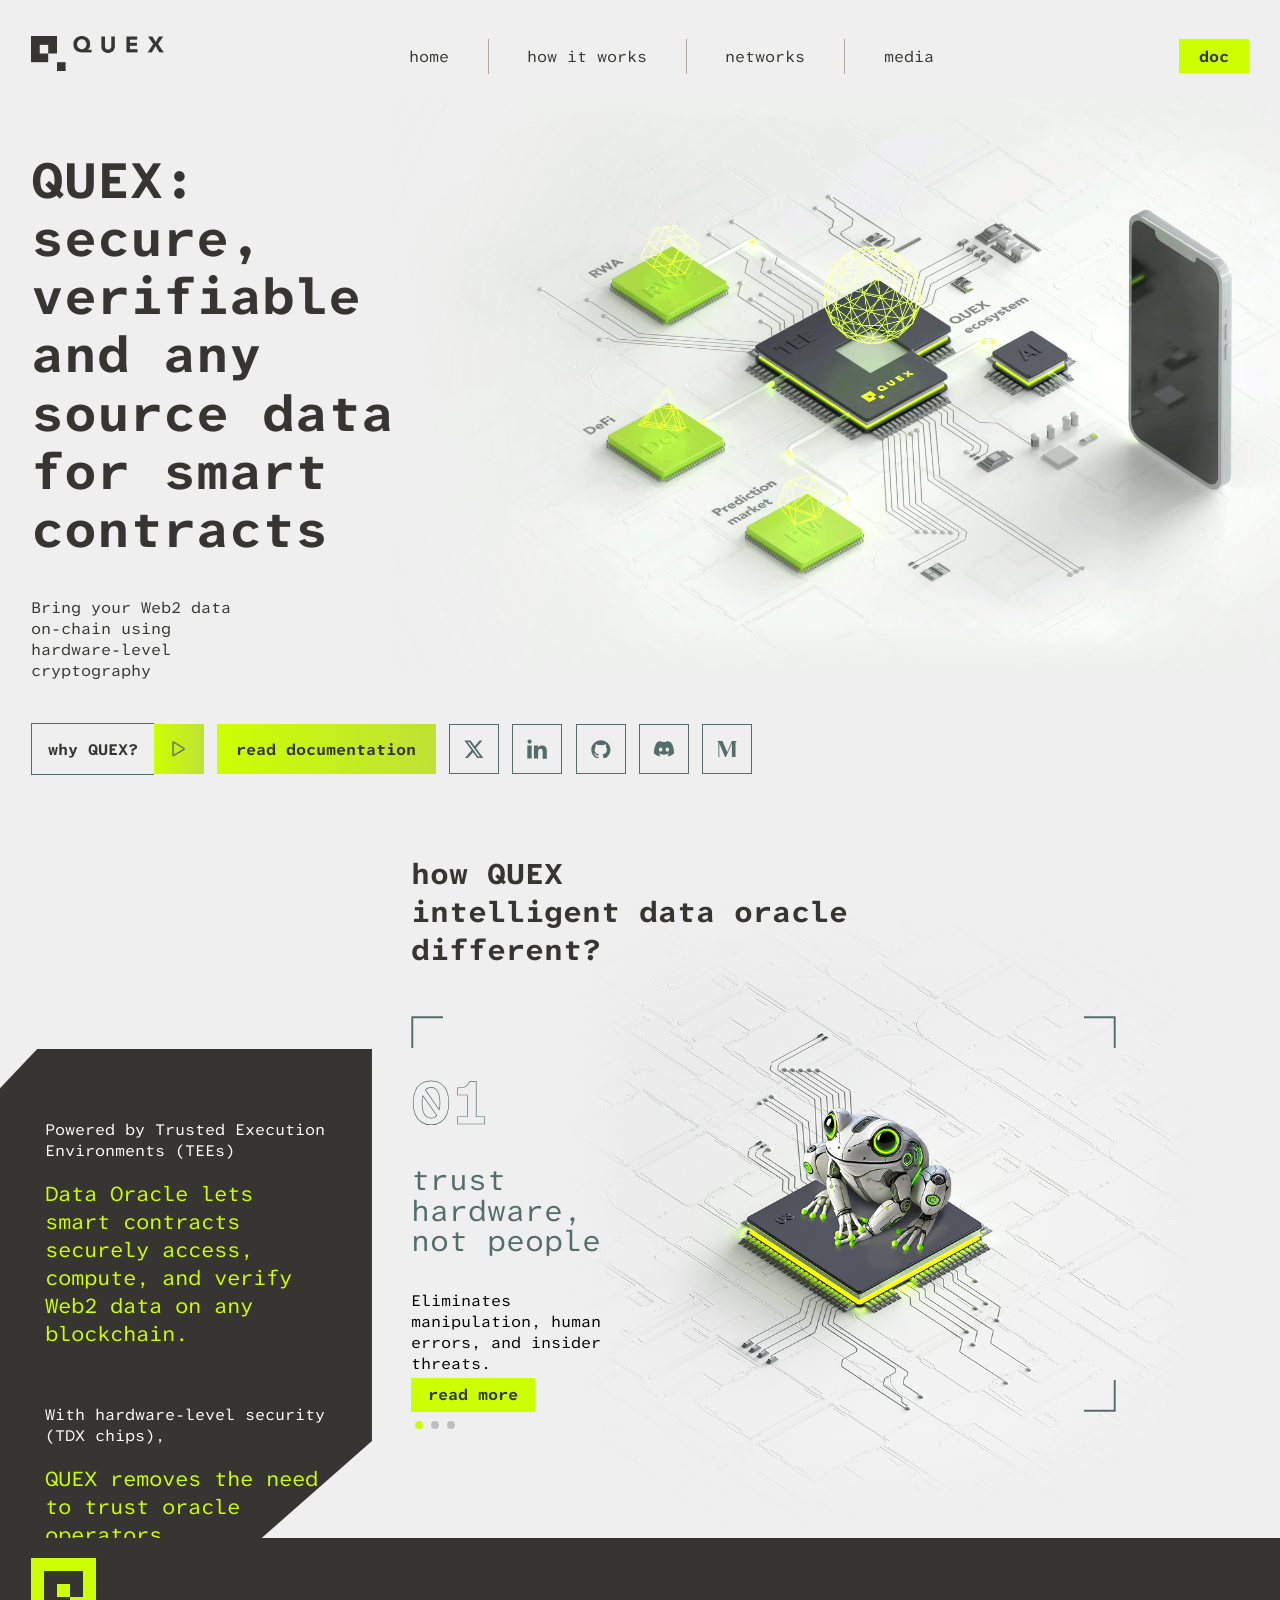
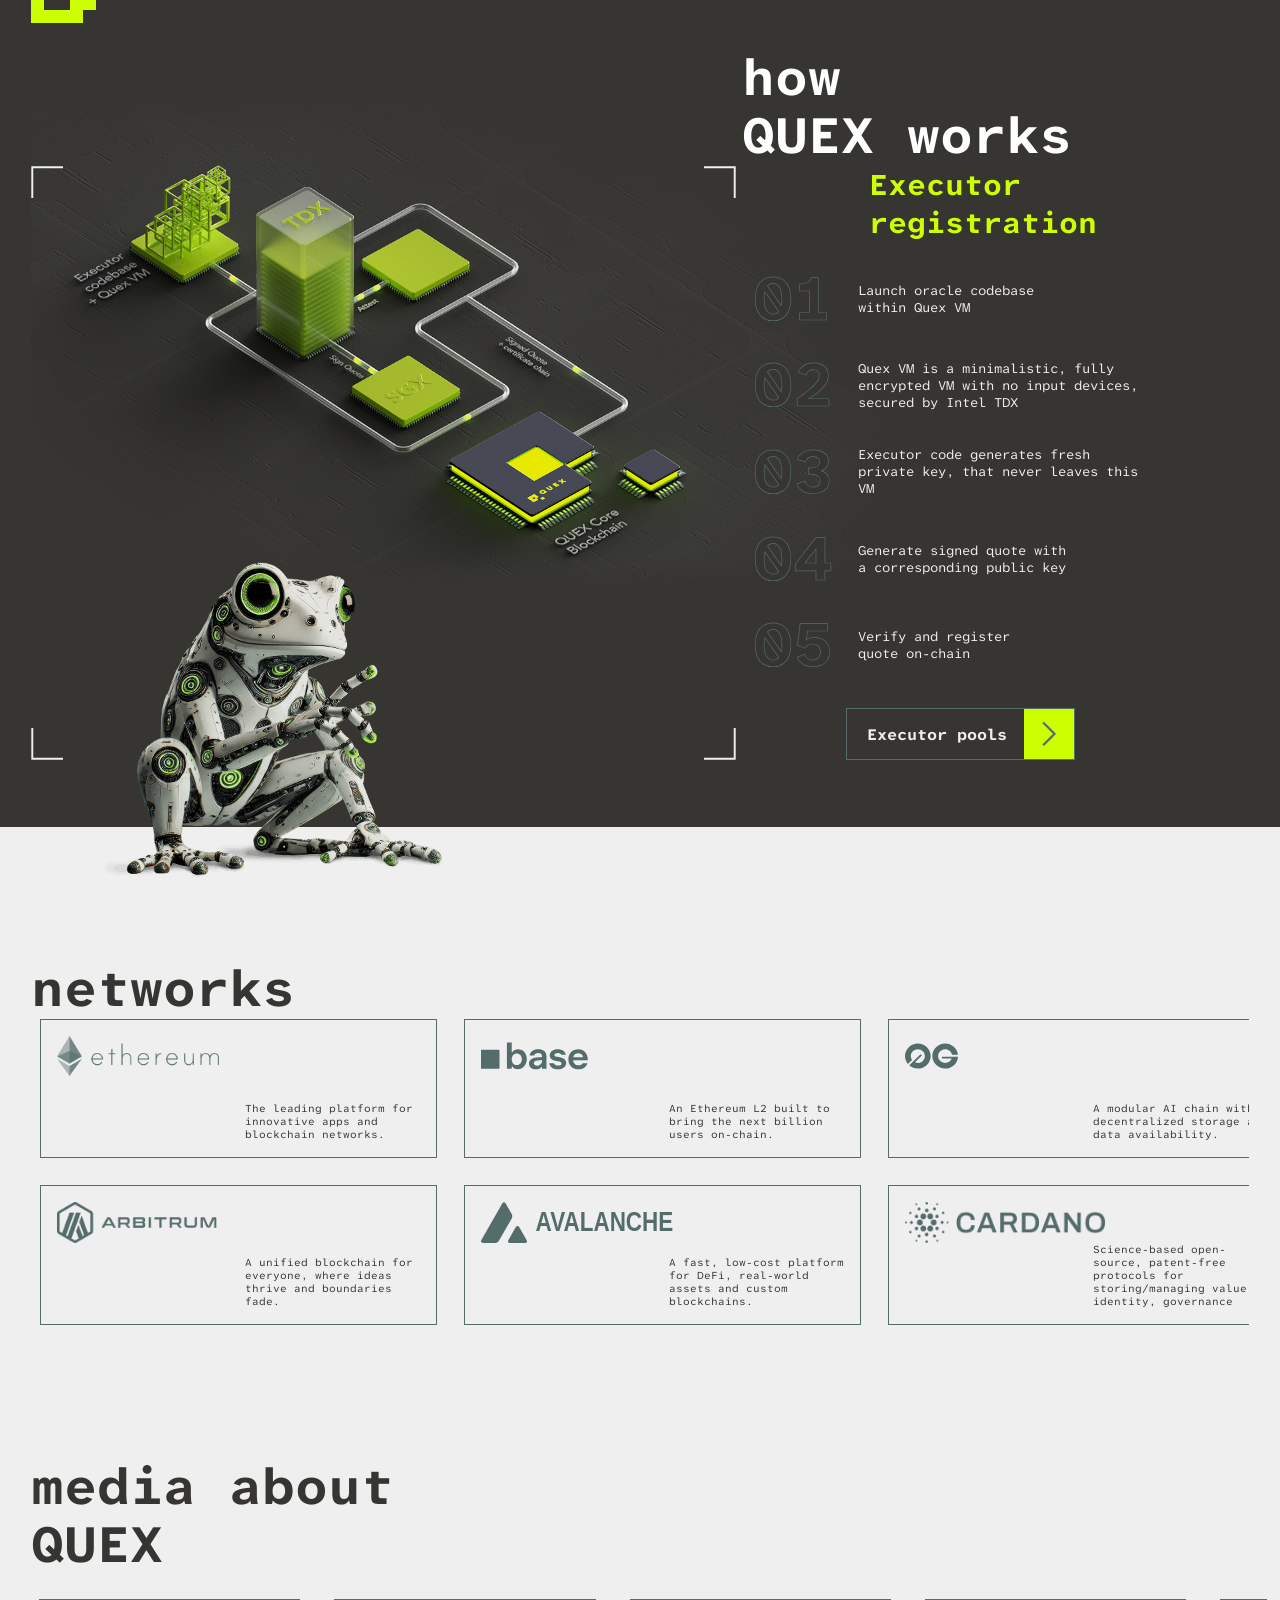
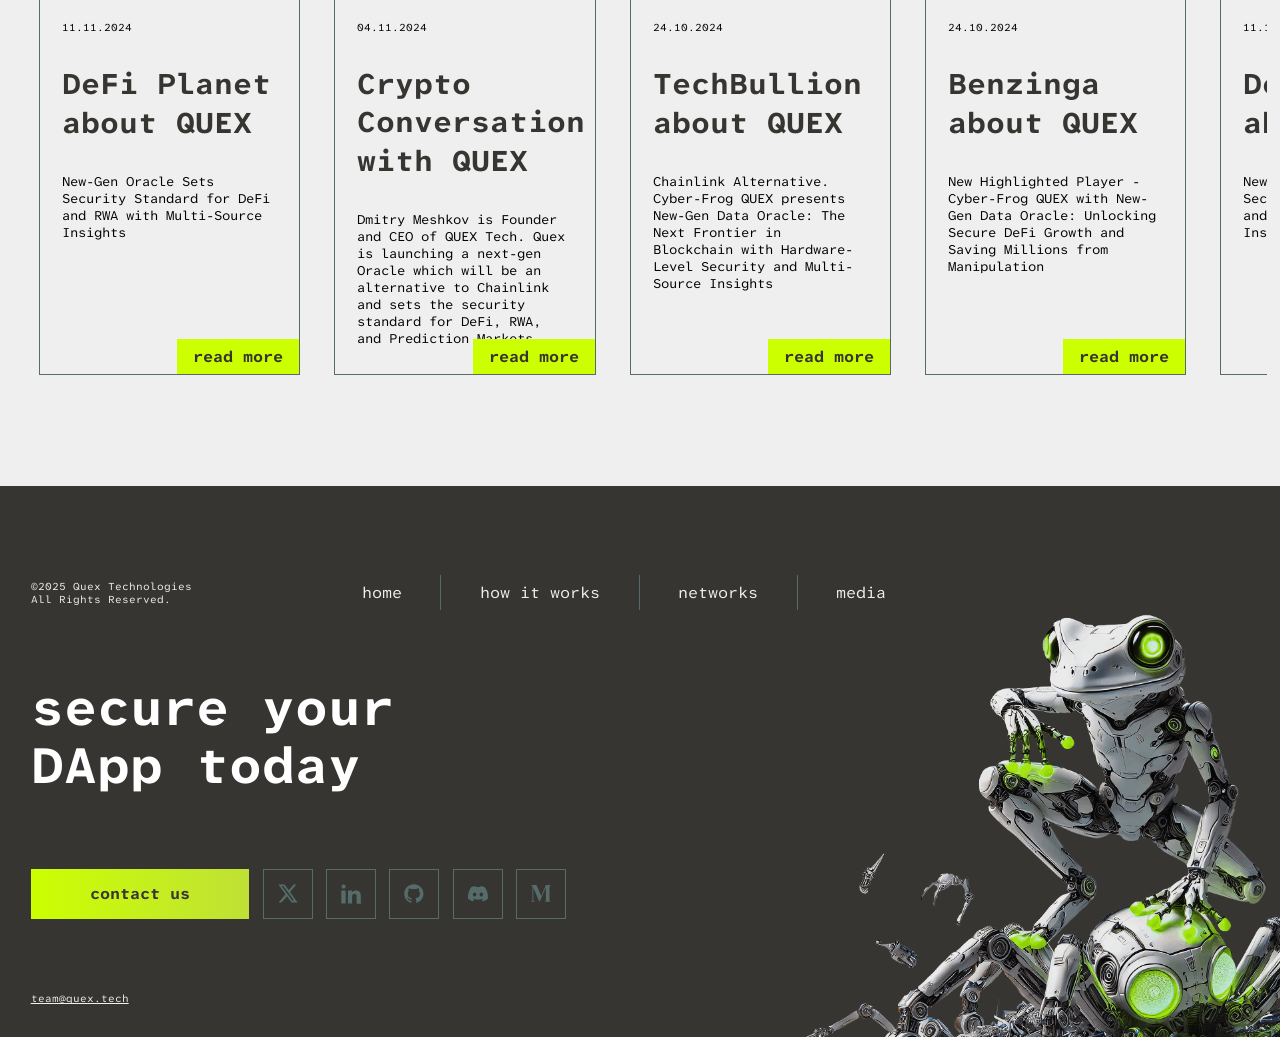
==== commit d1323546: "Add SEO basics: canonical, Open Graph, robots.txt, sitemap Social preview image in the site style, d" ====
--- a/index.html
+++ b/index.html
@@ -3,8 +3,19 @@
 <head>
 	<meta charset="UTF-8">
 	<meta name="viewport" content="width=device-width, initial-scale=1">
-	<title>Quex</title>
-<meta name="description" content="QUEX: secure, verifiable and any source data for smart contracts">
+	<title>Quex: verifiable data oracle for smart contracts</title>
+<meta name="description" content="Bring your Web2 data on-chain with hardware-level cryptography: TEE-based oracles for DeFi, RWA and prediction markets.">
+<link rel="canonical" href="https://quex.tech/">
+<meta property="og:type" content="website">
+<meta property="og:site_name" content="Quex">
+<meta property="og:url" content="https://quex.tech/">
+<meta property="og:title" content="QUEX: secure, verifiable and any source data for smart contracts">
+<meta property="og:description" content="Bring your Web2 data on-chain with hardware-level cryptography: TEE-based oracles for DeFi, RWA and prediction markets.">
+<meta property="og:image" content="https://quex.tech/assets/img/og.jpg">
+<meta property="og:image:width" content="1200">
+<meta property="og:image:height" content="630">
+<meta name="twitter:card" content="summary_large_image">
+<meta name="twitter:site" content="@quex_tech">
 <meta name="google-site-verification" content="-bCYKvSRyJdQPMN346zjl9y3VCGZurX_02dAqcAaIfs">
 <link rel="icon" href="assets/uploads/cropped-logo-32x32.png" sizes="32x32">
 <link rel="icon" href="assets/uploads/cropped-logo-192x192.png" sizes="192x192">
